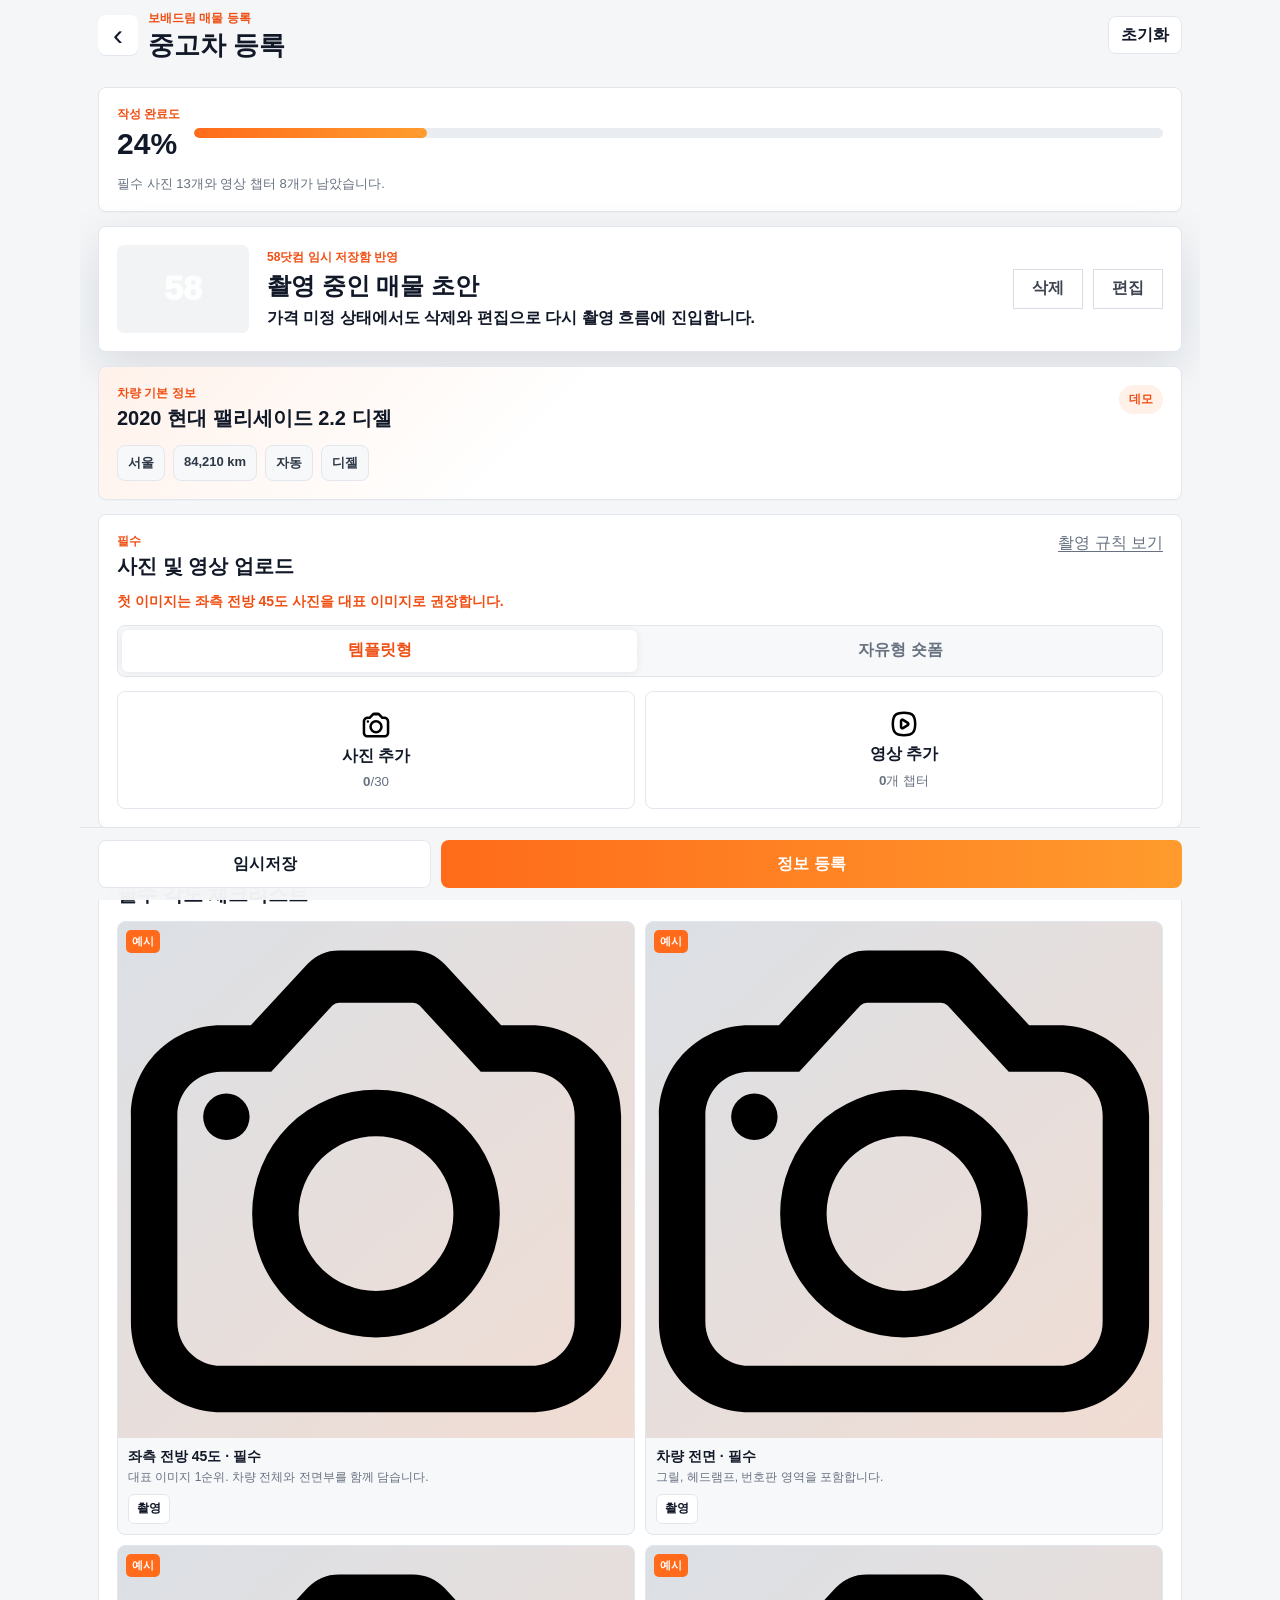
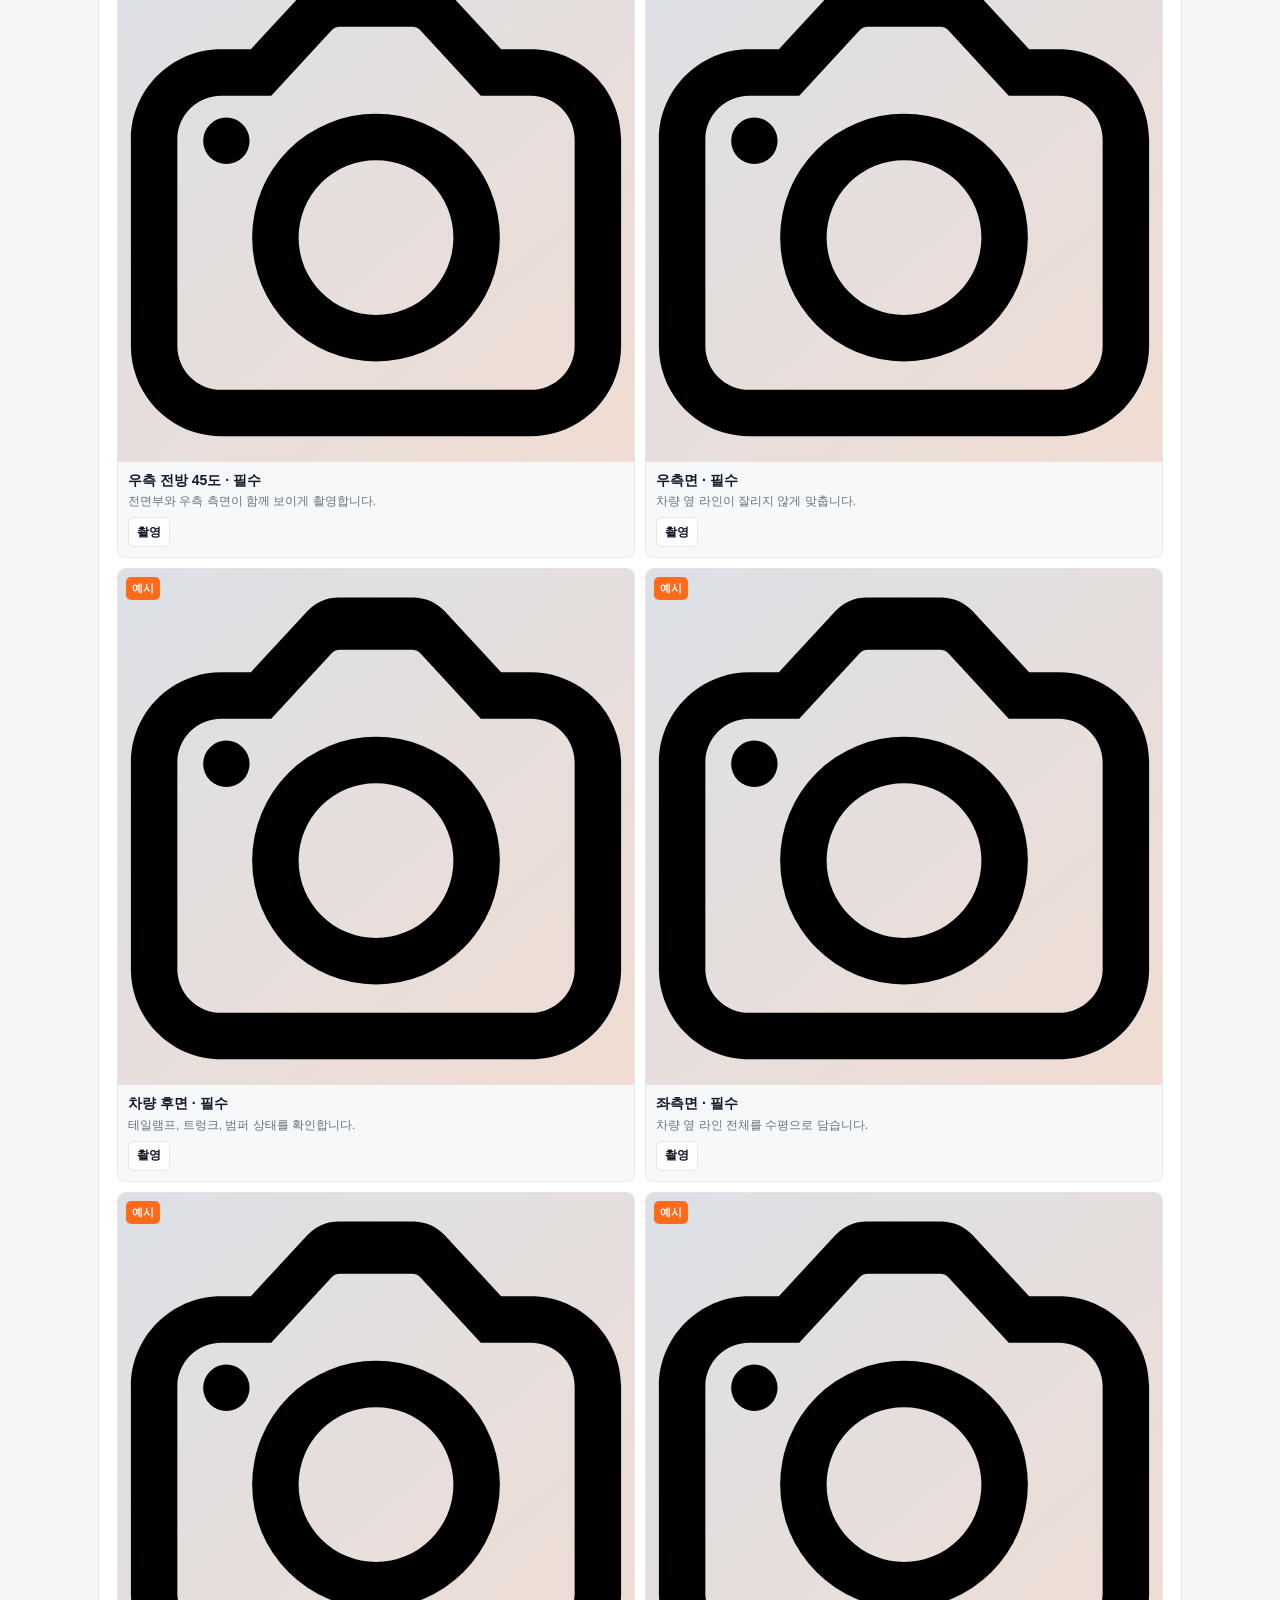
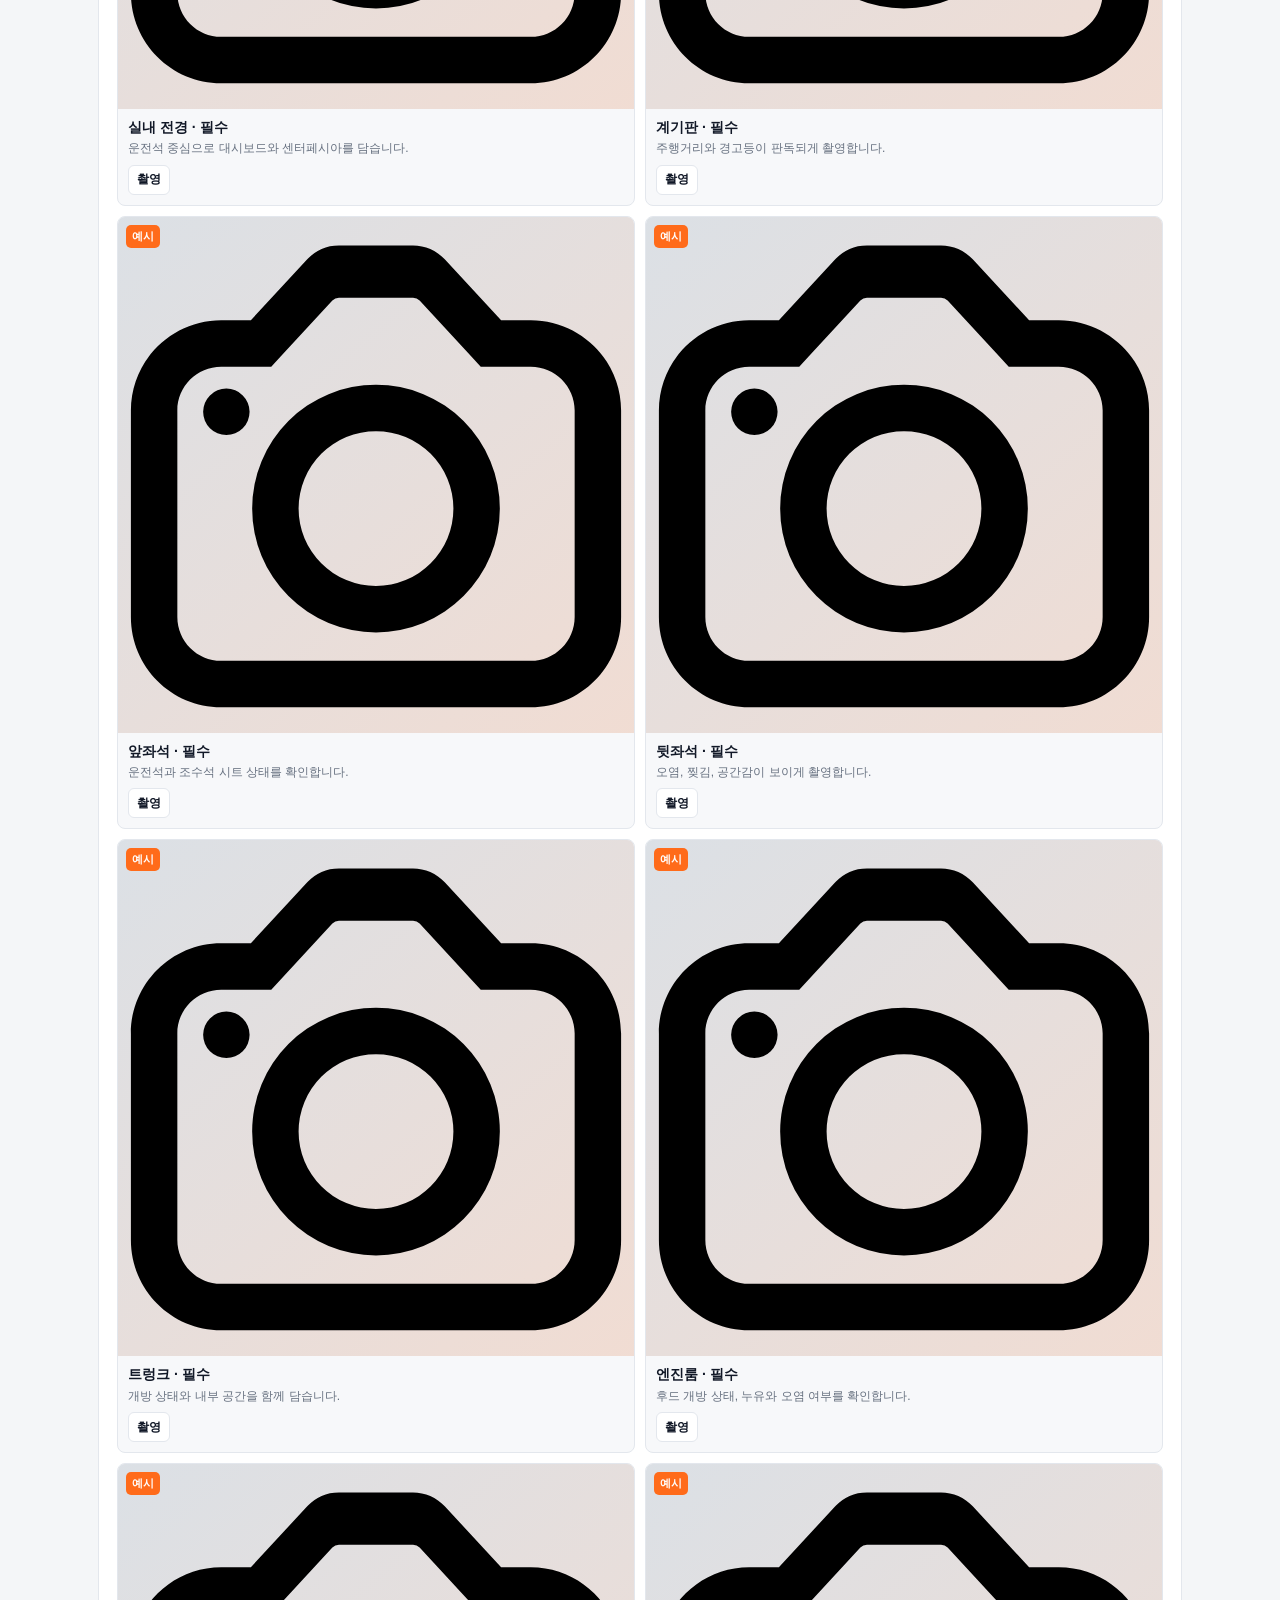
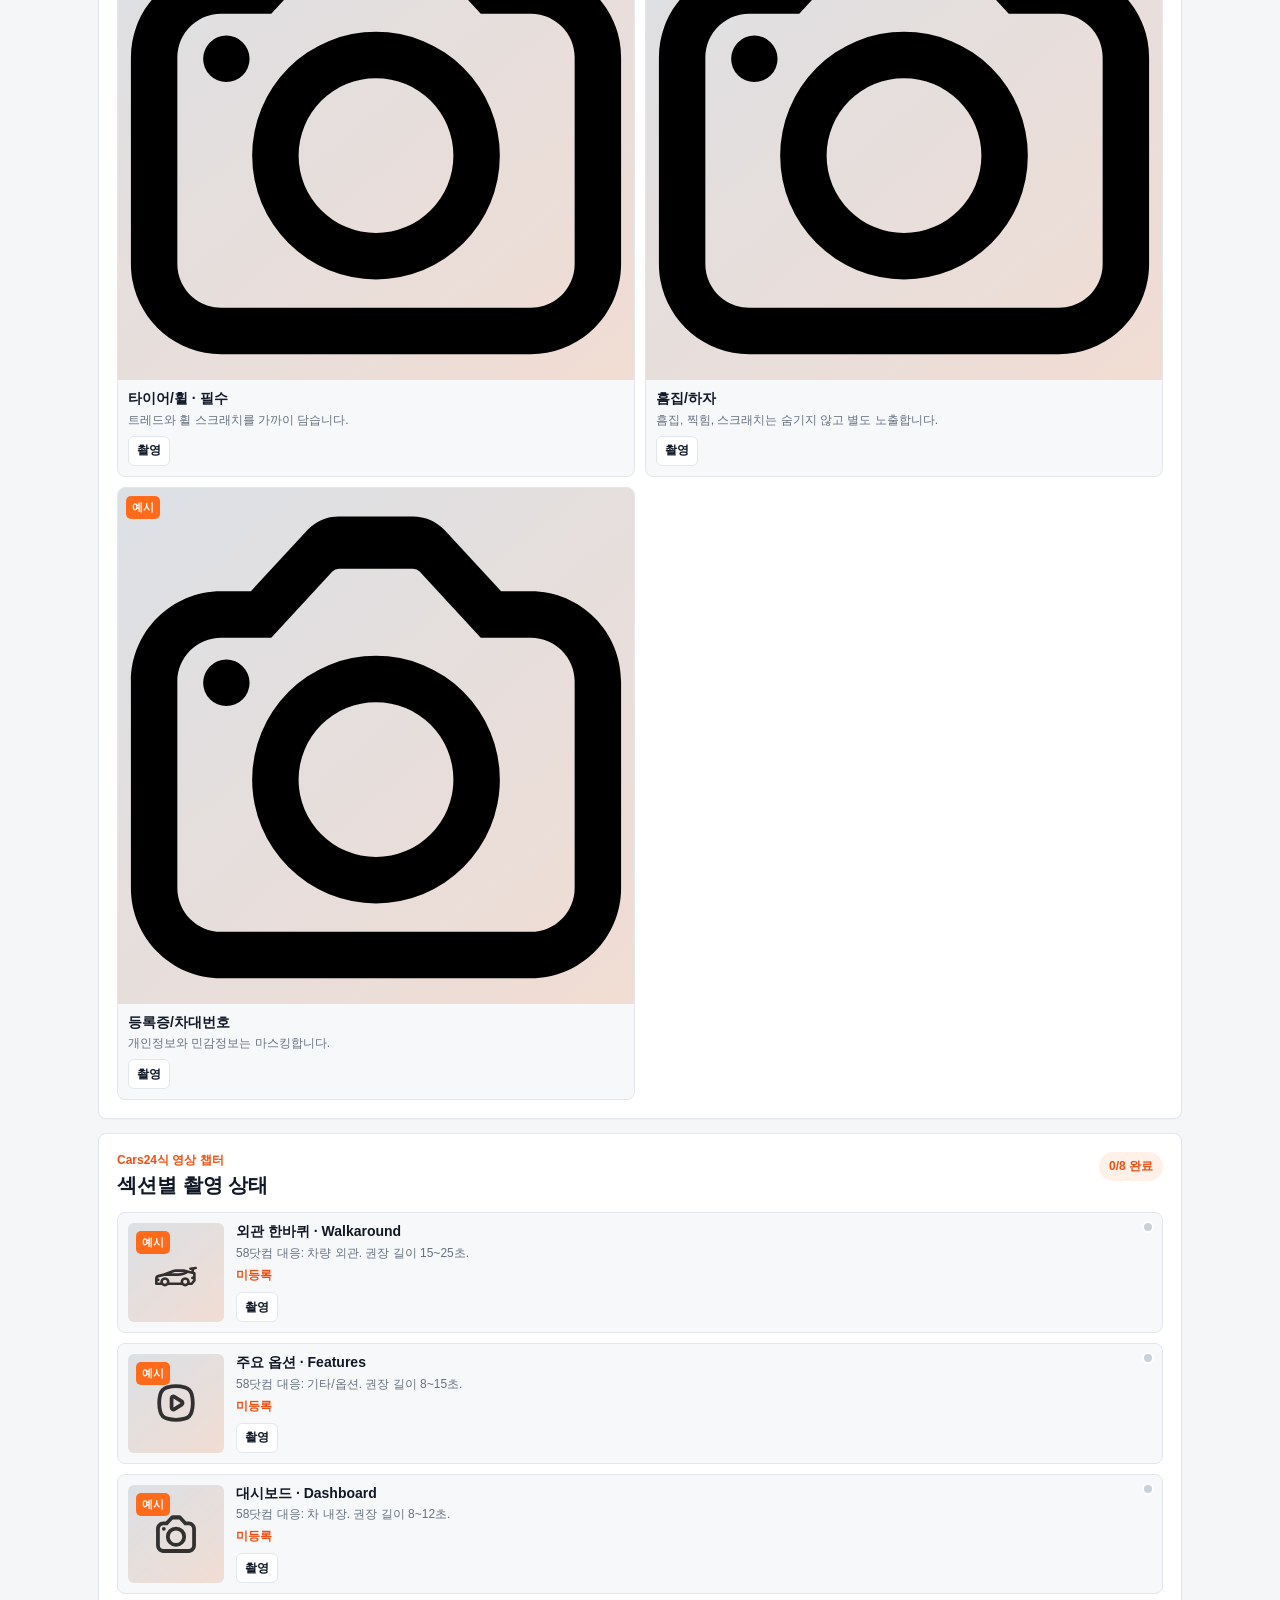
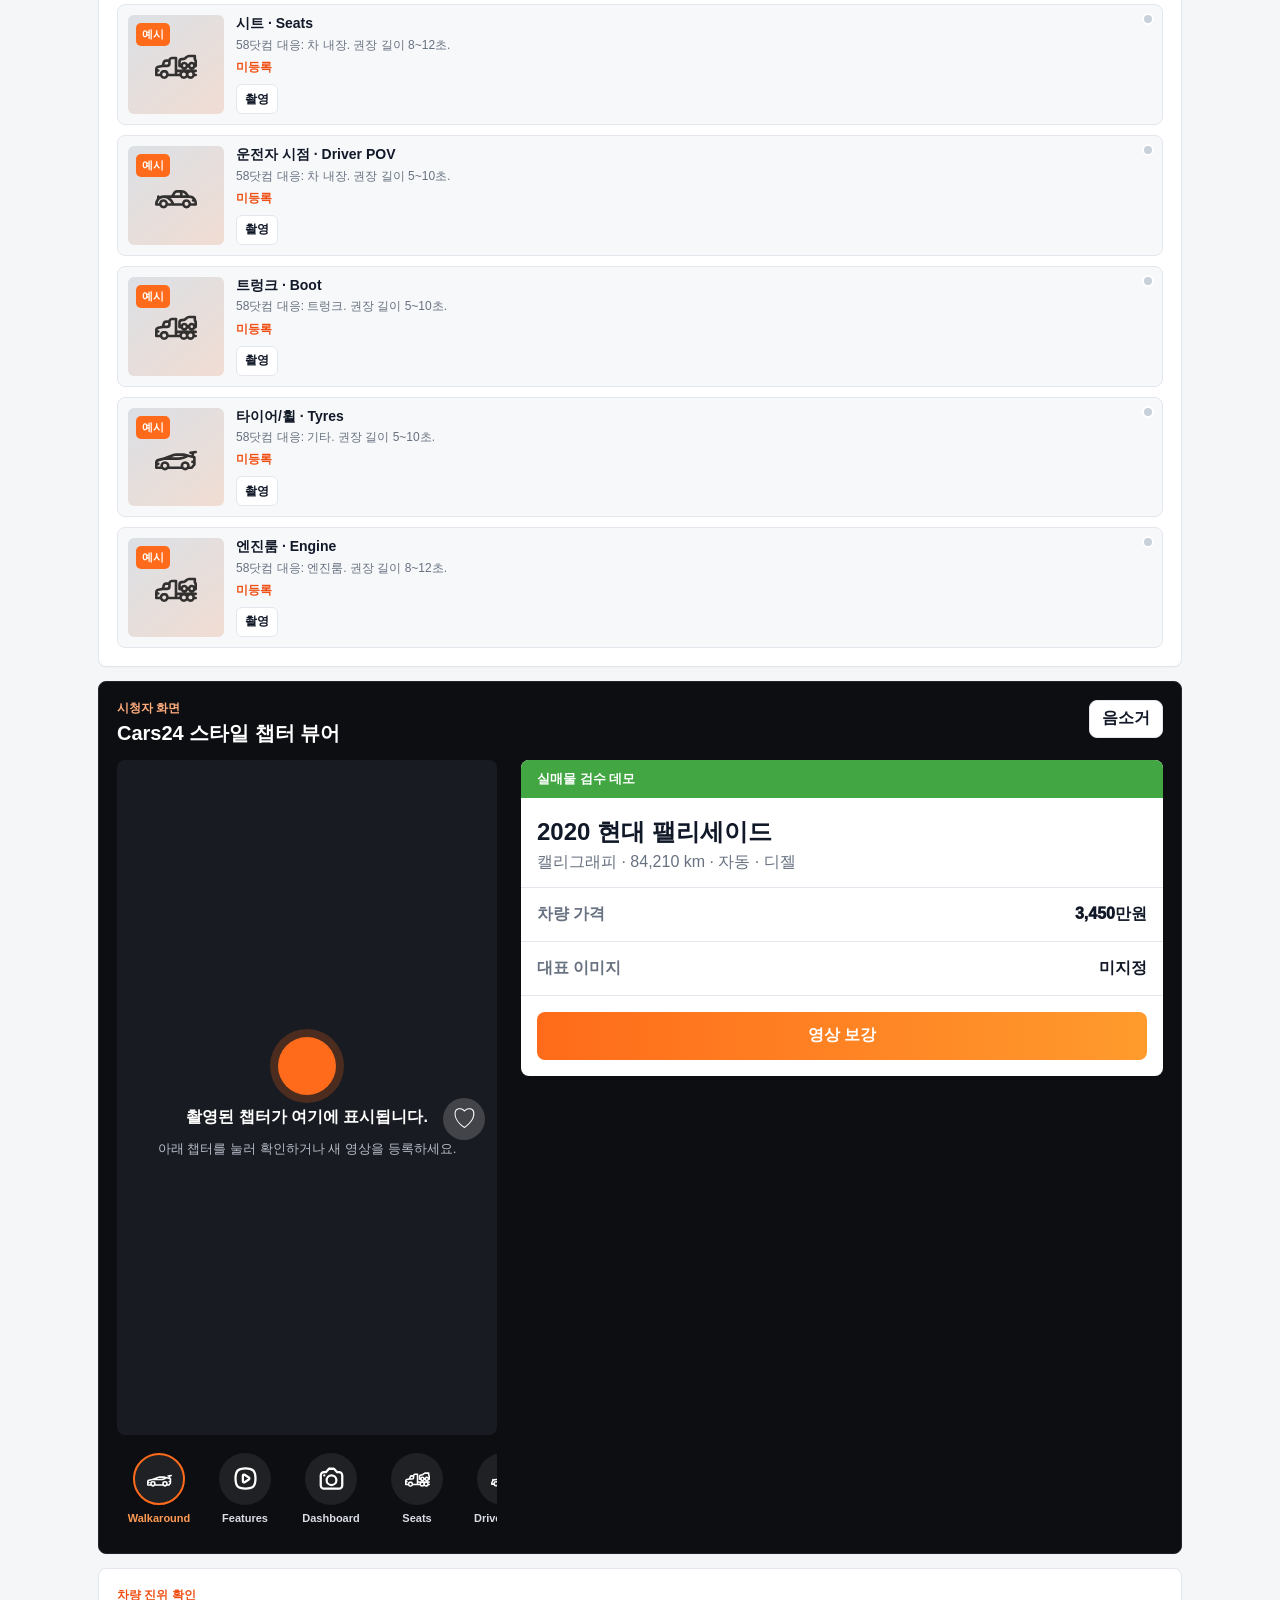
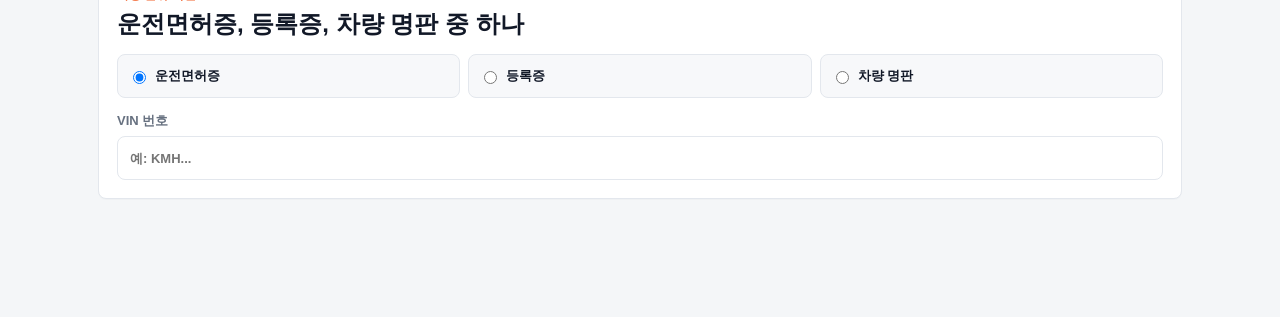
==== index.html @ b04056fd "Initial Bobaedream shortform uploader" ====
<!doctype html>
<html lang="ko">
  <head>
    <meta charset="UTF-8" />
    <meta name="viewport" content="width=device-width, initial-scale=1, viewport-fit=cover" />
    <meta
      name="description"
      content="보배드림 중고차 매물 등록용 모바일 숏폼 촬영 업로더 데모"
    />
    <title>보배드림 숏폼 촬영 업로더</title>
    <link rel="icon" href="data:," />
    <link rel="stylesheet" href="./styles.css" />
  </head>
  <body>
    <div class="app-shell">
      <header class="topbar">
        <button class="icon-button" type="button" aria-label="뒤로가기">
          <span aria-hidden="true">‹</span>
        </button>
        <div>
          <p class="eyebrow">보배드림 매물 등록</p>
          <h1>중고차 등록</h1>
        </div>
        <button class="ghost-button" type="button" id="resetDemo">초기화</button>
      </header>

      <main>
        <section class="progress-band" aria-labelledby="progressTitle">
          <div>
            <p class="eyebrow">작성 완료도</p>
            <h2 id="progressTitle"><span id="completionRate">24</span>%</h2>
          </div>
          <div class="progress-track" aria-hidden="true">
            <span id="progressFill"></span>
          </div>
          <p class="hint" id="missingSummary">필수 사진 13개와 영상 챕터 8개가 남았습니다.</p>
        </section>

        <section class="draft-strip" aria-labelledby="draftTitle">
          <div class="draft-thumb">58</div>
          <div>
            <p class="eyebrow">58닷컴 임시 저장함 반영</p>
            <h2 id="draftTitle">촬영 중인 매물 초안</h2>
            <p>가격 미정 상태에서도 삭제와 편집으로 다시 촬영 흐름에 진입합니다.</p>
          </div>
          <div class="draft-actions">
            <button class="outline-button" type="button" id="draftDelete">삭제</button>
            <button class="outline-button" type="button" data-open-capture="photo">편집</button>
          </div>
        </section>

        <section class="form-section vehicle-card" aria-labelledby="vehicleTitle">
          <div class="section-title-row">
            <div>
              <p class="eyebrow">차량 기본 정보</p>
              <h2 id="vehicleTitle">2020 현대 팰리세이드 2.2 디젤</h2>
            </div>
            <span class="required-badge">데모</span>
          </div>
          <div class="quick-specs">
            <span>서울</span>
            <span>84,210 km</span>
            <span>자동</span>
            <span>디젤</span>
          </div>
        </section>

        <section class="form-section upload-entry" aria-labelledby="uploadTitle">
          <div class="section-title-row">
            <div>
              <p class="eyebrow">필수</p>
              <h2 id="uploadTitle">사진 및 영상 업로드</h2>
            </div>
            <button class="text-link" type="button" id="openRules">촬영 규칙 보기</button>
          </div>
          <p class="guide-copy">첫 이미지는 좌측 전방 45도 사진을 대표 이미지로 권장합니다.</p>

          <div class="mode-switch" role="tablist" aria-label="촬영 모드">
            <button class="mode-button is-active" type="button" data-mode="template">템플릿형</button>
            <button class="mode-button" type="button" data-mode="freeform">자유형 숏폼</button>
          </div>

          <div class="entry-actions">
            <button class="entry-card" type="button" data-open-capture="photo">
              <img src="./assets/camera.svg" alt="" />
              <span>사진 추가</span>
              <small><b id="photoCount">0</b>/30</small>
            </button>
            <button class="entry-card" type="button" data-open-capture="video">
              <img src="./assets/video.svg" alt="" />
              <span>영상 추가</span>
              <small><b id="videoCount">0</b>개 챕터</small>
            </button>
          </div>
        </section>

        <section class="form-section" aria-labelledby="photoTemplateTitle">
          <div class="section-title-row">
            <div>
              <p class="eyebrow">58닷컴식 사진 템플릿</p>
              <h2 id="photoTemplateTitle">필수 각도 체크리스트</h2>
            </div>
            <span class="counter-pill" id="requiredPhotoCounter">0/13 완료</span>
          </div>
          <div class="slot-grid" id="photoSlots"></div>
        </section>

        <section class="form-section" aria-labelledby="videoTemplateTitle">
          <div class="section-title-row">
            <div>
              <p class="eyebrow">Cars24식 영상 챕터</p>
              <h2 id="videoTemplateTitle">섹션별 촬영 상태</h2>
            </div>
            <span class="counter-pill" id="videoChapterCounter">0/8 완료</span>
          </div>
          <div class="chapter-list" id="videoChapters"></div>
        </section>

        <section class="viewer-section" aria-labelledby="viewerTitle">
          <div class="section-title-row viewer-heading">
            <div>
              <p class="eyebrow">시청자 화면</p>
              <h2 id="viewerTitle">Cars24 스타일 챕터 뷰어</h2>
            </div>
            <button class="ghost-button" type="button" id="toggleMute">음소거</button>
          </div>

          <div class="viewer-layout">
            <div class="phone-viewer">
              <div class="viewer-video-wrap" id="viewerStage">
                <video id="viewerVideo" playsinline controls muted></video>
                <div class="viewer-placeholder" id="viewerPlaceholder">
                  <span class="play-dot"></span>
                  <strong>촬영된 챕터가 여기에 표시됩니다.</strong>
                  <small>아래 챕터를 눌러 확인하거나 새 영상을 등록하세요.</small>
                </div>
                <button class="floating-like" type="button" aria-label="찜">♡</button>
              </div>
              <nav class="viewer-tabs" id="viewerTabs" aria-label="영상 챕터"></nav>
            </div>

            <aside class="price-card">
              <span class="sale-strip">실매물 검수 데모</span>
              <h3>2020 현대 팰리세이드</h3>
              <p>캘리그래피 · 84,210 km · 자동 · 디젤</p>
              <dl>
                <div>
                  <dt>차량 가격</dt>
                  <dd>3,450만원</dd>
                </div>
                <div>
                  <dt>대표 이미지</dt>
                  <dd id="coverLabel">미지정</dd>
                </div>
              </dl>
              <button class="primary-button" type="button" data-open-capture="video">영상 보강</button>
            </aside>
          </div>
        </section>

        <section class="form-section verification-card" aria-labelledby="verifyTitle">
          <div>
            <p class="eyebrow">차량 진위 확인</p>
            <h2 id="verifyTitle">운전면허증, 등록증, 차량 명판 중 하나</h2>
          </div>
          <div class="radio-row" aria-label="진위 확인 방식">
            <label><input type="radio" name="verify" checked /> 운전면허증</label>
            <label><input type="radio" name="verify" /> 등록증</label>
            <label><input type="radio" name="verify" /> 차량 명판</label>
          </div>
          <label class="vin-field">
            <span>VIN 번호</span>
            <input type="text" placeholder="예: KMH..." />
          </label>
        </section>
      </main>

      <footer class="sticky-actions">
        <button class="secondary-button" type="button" id="saveDraft">임시저장</button>
        <button class="primary-button" type="button" id="submitDemo">정보 등록</button>
      </footer>
    </div>

    <div class="capture-overlay" id="captureOverlay" aria-hidden="true">
      <div class="capture-screen" role="dialog" aria-modal="true" aria-labelledby="captureTitle">
        <div class="capture-top">
          <button class="capture-close" type="button" id="closeCapture" aria-label="닫기">×</button>
          <h2 id="captureTitle">사진 촬영</h2>
          <button class="flash-button" type="button" aria-label="플래시">ϟ</button>
        </div>

        <div class="target-pill" id="targetPill">좌측 전방 45도</div>

        <div class="camera-stage">
          <video id="cameraPreview" playsinline muted></video>
          <div class="camera-fallback" id="cameraFallback">
            <div class="focus-box"></div>
            <span id="cameraInstruction">차량 전체와 전면부가 함께 보이게 맞추세요.</span>
          </div>
          <div class="album-panel" id="albumPanel" aria-live="polite"></div>
        </div>

        <div class="capture-bottom">
          <div class="section-carousel" id="captureCarousel"></div>

          <div class="capture-tools">
            <button class="small-tool" type="button" id="plateMask">번호판 가림</button>
            <button class="capture-button" type="button" id="captureButton" aria-label="촬영"></button>
            <div class="count-done">
              <span id="captureCounter">0/30</span>
              <button class="done-button" type="button" id="doneCapture">완료</button>
            </div>
          </div>

          <div class="capture-tabs">
            <button class="capture-tab is-active" type="button" id="cameraTab">촬영</button>
            <button class="capture-tab" type="button" id="albumTab">앨범</button>
            <button class="capture-tab" type="button" id="liveCamera">미리보기</button>
          </div>
        </div>
      </div>
    </div>

    <dialog id="rulesDialog" class="rules-dialog">
      <h2>촬영 규칙</h2>
      <p>58닷컴 등록 화면에서 확인한 흐름을 기준으로, 필수 각도와 챕터를 빠짐없이 촬영합니다.</p>
      <ul>
        <li>좌측 전방 45도 사진을 대표 이미지로 먼저 등록합니다.</li>
        <li>번호판 가림은 촬영 도구에서 켜고 끌 수 있어야 합니다.</li>
        <li>영상은 자유형 1개 또는 챕터별 영상으로 등록할 수 있습니다.</li>
        <li>서버 업로드는 데모 범위에서 제외하고 브라우저 저장소에 임시저장합니다.</li>
      </ul>
      <button class="primary-button" type="button" id="closeRules">확인</button>
    </dialog>

    <input id="photoCameraInput" type="file" accept="image/*" capture="environment" hidden />
    <input id="photoAlbumInput" type="file" accept="image/*" multiple hidden />
    <input id="videoCameraInput" type="file" accept="video/*" capture="environment" hidden />
    <input id="videoAlbumInput" type="file" accept="video/*" hidden />

    <div class="toast" id="toast" role="status" aria-live="polite"></div>

    <script src="./app.js"></script>
  </body>
</html>
---- styles.css ----
:root {
  color-scheme: light;
  --bg: #f4f6f8;
  --surface: #ffffff;
  --ink: #111827;
  --muted: #677180;
  --line: #e3e7ed;
  --soft: #f7f8fa;
  --brand: #ff6b1a;
  --brand-strong: #f04f13;
  --brand-soft: #fff1e8;
  --dark: #0d0e12;
  --dark-2: #17191f;
  --green: #42a743;
  --purple: #4f46e5;
  --radius: 8px;
  --shadow: 0 16px 50px rgba(15, 23, 42, 0.12);
}

* {
  box-sizing: border-box;
}

html {
  min-height: 100%;
  background: var(--bg);
  overflow-anchor: none;
  scroll-behavior: smooth;
}

body {
  min-height: 100%;
  margin: 0;
  background: var(--bg);
  color: var(--ink);
  font-family:
    Pretendard,
    -apple-system,
    BlinkMacSystemFont,
    "Segoe UI",
    sans-serif;
  letter-spacing: 0;
  overflow-x: hidden;
}

button,
input {
  font: inherit;
}

button {
  cursor: pointer;
}

.app-shell {
  width: 100%;
  max-width: 1120px;
  margin: 0 auto;
  padding: 0 18px calc(104px + env(safe-area-inset-bottom));
  overflow-x: hidden;
}

.topbar {
  position: sticky;
  top: 0;
  z-index: 10;
  display: grid;
  grid-template-columns: 40px 1fr auto;
  gap: 10px;
  align-items: center;
  padding: calc(10px + env(safe-area-inset-top)) 0 12px;
  background: rgba(244, 246, 248, 0.92);
  backdrop-filter: blur(14px);
}

.topbar h1,
.form-section h2,
.viewer-section h2,
.progress-band h2 {
  margin: 0;
  letter-spacing: 0;
}

.topbar h1 {
  font-size: clamp(20px, 4vw, 26px);
  line-height: 1.15;
}

.eyebrow {
  margin: 0 0 4px;
  color: var(--brand-strong);
  font-size: 12px;
  font-weight: 800;
}

.icon-button,
.ghost-button,
.text-link,
.secondary-button,
.primary-button,
.small-tool,
.done-button,
.capture-close,
.flash-button {
  border: 0;
  border-radius: var(--radius);
}

.icon-button {
  width: 40px;
  height: 40px;
  background: var(--surface);
  color: var(--ink);
  box-shadow: 0 1px 0 var(--line);
  font-size: 30px;
  line-height: 1;
}

.ghost-button {
  min-height: 38px;
  padding: 0 12px;
  background: var(--surface);
  color: var(--ink);
  border: 1px solid var(--line);
  font-weight: 800;
}

.text-link {
  padding: 0;
  background: transparent;
  color: var(--muted);
  text-decoration: underline;
  text-underline-offset: 3px;
}

.progress-band,
.form-section,
.viewer-section {
  margin: 14px 0;
  background: var(--surface);
  border: 1px solid var(--line);
  border-radius: var(--radius);
  box-shadow: 0 1px 0 rgba(15, 23, 42, 0.02);
}

.progress-band {
  display: grid;
  grid-template-columns: auto 1fr;
  gap: 14px;
  align-items: center;
  padding: 18px;
}

.progress-band h2 {
  font-size: 30px;
}

.progress-track {
  height: 10px;
  overflow: hidden;
  background: #e9edf2;
  border-radius: 999px;
}

.progress-track span {
  display: block;
  width: 24%;
  height: 100%;
  background: linear-gradient(90deg, var(--brand), #ff9c2f);
  border-radius: inherit;
  transition: width 240ms ease;
}

.hint {
  grid-column: 1 / -1;
  margin: 0;
  color: var(--muted);
  font-size: 13px;
}

.draft-strip {
  display: grid;
  grid-template-columns: 132px minmax(0, 1fr) auto;
  gap: 18px;
  align-items: center;
  padding: 18px;
  background: var(--surface);
  border: 1px solid var(--line);
  border-radius: var(--radius);
  box-shadow: var(--shadow);
}

.draft-thumb {
  display: grid;
  min-height: 88px;
  place-items: center;
  background: #f2f3f5;
  border-radius: 7px;
  color: rgba(255, 255, 255, 0.86);
  font-size: 34px;
  font-weight: 950;
}

.draft-strip h2 {
  margin: 2px 0 6px;
  font-size: clamp(18px, 3vw, 24px);
}

.draft-strip p:last-child {
  margin: 0;
  color: var(--brand-dark);
  font-weight: 850;
}

.draft-actions {
  display: flex;
  gap: 10px;
}

.outline-button {
  min-height: 40px;
  padding: 0 18px;
  background: #fff;
  border: 1px solid #d8dde5;
  color: #3d4350;
  font-weight: 900;
}

.form-section,
.viewer-section {
  padding: 18px;
}

.section-title-row {
  display: flex;
  gap: 14px;
  align-items: flex-start;
  justify-content: space-between;
  margin-bottom: 14px;
}

.section-title-row h2 {
  font-size: 20px;
  line-height: 1.25;
}

.required-badge,
.counter-pill {
  flex: none;
  min-height: 28px;
  padding: 6px 10px;
  border-radius: 999px;
  background: var(--brand-soft);
  color: var(--brand-strong);
  font-size: 12px;
  font-weight: 900;
}

.vehicle-card {
  background:
    linear-gradient(135deg, rgba(255, 107, 26, 0.09), transparent 42%),
    var(--surface);
}

.quick-specs {
  display: flex;
  flex-wrap: wrap;
  gap: 8px;
}

.quick-specs span {
  padding: 8px 10px;
  background: var(--soft);
  border: 1px solid var(--line);
  border-radius: var(--radius);
  color: #2d3746;
  font-size: 13px;
  font-weight: 800;
}

.guide-copy {
  margin: 0 0 14px;
  color: var(--brand-strong);
  font-size: 14px;
  font-weight: 800;
}

.mode-switch {
  display: grid;
  grid-template-columns: 1fr 1fr;
  gap: 6px;
  padding: 4px;
  background: var(--soft);
  border: 1px solid var(--line);
  border-radius: var(--radius);
}

.mode-button {
  min-height: 42px;
  border: 0;
  border-radius: 6px;
  background: transparent;
  color: var(--muted);
  font-weight: 900;
}

.mode-button.is-active {
  background: var(--surface);
  color: var(--brand-strong);
  box-shadow: 0 1px 8px rgba(15, 23, 42, 0.08);
}

.entry-actions {
  display: grid;
  grid-template-columns: 1fr 1fr;
  gap: 10px;
  margin-top: 14px;
}

.entry-card {
  display: grid;
  min-height: 118px;
  place-items: center;
  gap: 6px;
  padding: 18px 10px;
  background: #fff;
  border: 1px solid var(--line);
  border-radius: var(--radius);
  color: var(--ink);
}

.entry-card img {
  width: 28px;
  height: 28px;
}

.entry-card span {
  font-weight: 900;
}

.entry-card small {
  color: var(--muted);
}

.slot-grid {
  display: grid;
  grid-template-columns: repeat(2, minmax(0, 1fr));
  gap: 10px;
}

.slot-card {
  position: relative;
  min-height: 166px;
  overflow: hidden;
  background: var(--soft);
  border: 1px solid var(--line);
  border-radius: var(--radius);
}

.slot-preview,
.chapter-thumb {
  position: relative;
  display: grid;
  min-height: 92px;
  place-items: center;
  overflow: hidden;
  background:
    linear-gradient(140deg, rgba(0, 14, 35, 0.08), rgba(255, 107, 26, 0.16)),
    #eef2f6;
}

.slot-preview img,
.slot-preview video,
.chapter-thumb video {
  width: 100%;
  height: 100%;
  min-height: 92px;
  object-fit: cover;
}

.sample-label {
  position: absolute;
  top: 8px;
  left: 8px;
  padding: 4px 6px;
  background: var(--brand);
  border-radius: 5px;
  color: #fff;
  font-size: 11px;
  font-weight: 900;
}

.slot-body {
  padding: 10px;
}

.slot-body strong,
.chapter-copy strong {
  display: block;
  font-size: 14px;
  line-height: 1.25;
}

.slot-body p,
.chapter-copy p {
  margin: 4px 0 0;
  color: var(--muted);
  font-size: 12px;
  line-height: 1.35;
}

.slot-actions,
.chapter-actions {
  display: flex;
  gap: 6px;
  margin-top: 8px;
}

.mini-button,
.delete-button,
.cover-button {
  min-height: 30px;
  padding: 0 8px;
  border: 1px solid var(--line);
  border-radius: 6px;
  background: #fff;
  color: var(--ink);
  font-size: 12px;
  font-weight: 900;
}

.delete-button {
  color: #d92d20;
}

.cover-button.is-cover {
  background: var(--brand);
  border-color: var(--brand);
  color: #fff;
}

.status-dot {
  position: absolute;
  top: 8px;
  right: 8px;
  width: 12px;
  height: 12px;
  border: 2px solid #fff;
  border-radius: 50%;
  background: #c8d0da;
}

.slot-card.is-complete .status-dot,
.chapter-card.is-complete .status-dot {
  background: var(--green);
}

.chapter-list {
  display: grid;
  gap: 10px;
}

.chapter-card {
  position: relative;
  display: grid;
  grid-template-columns: 96px 1fr;
  gap: 12px;
  min-height: 118px;
  padding: 10px;
  background: var(--soft);
  border: 1px solid var(--line);
  border-radius: var(--radius);
}

.chapter-thumb {
  min-height: 96px;
  border-radius: 6px;
}

.chapter-thumb img {
  width: 42px;
  height: 42px;
  opacity: 0.78;
}

.chapter-copy {
  min-width: 0;
}

.chapter-copy small {
  display: inline-flex;
  margin-top: 6px;
  color: var(--brand-strong);
  font-size: 12px;
  font-weight: 900;
}

.viewer-section {
  background: var(--dark);
  color: #fff;
  border-color: #22252d;
}

.viewer-section .eyebrow {
  color: #ffad7d;
}

.viewer-layout {
  display: grid;
  grid-template-columns: minmax(260px, 380px) 1fr;
  gap: 24px;
  align-items: start;
}

.phone-viewer {
  max-width: 380px;
  margin: 0 auto;
}

.viewer-video-wrap {
  position: relative;
  overflow: hidden;
  aspect-ratio: 9 / 16;
  background: #181b21;
  border-radius: var(--radius);
}

.viewer-video-wrap video {
  display: none;
  width: 100%;
  height: 100%;
  object-fit: cover;
}

.viewer-video-wrap.has-video video {
  display: block;
}

.viewer-video-wrap.has-video .viewer-placeholder {
  display: none;
}

.viewer-placeholder {
  display: grid;
  height: 100%;
  place-items: center;
  align-content: center;
  gap: 12px;
  padding: 24px;
  text-align: center;
}

.viewer-placeholder small {
  color: #b7bdc8;
}

.play-dot {
  width: 58px;
  height: 58px;
  background: var(--brand);
  border-radius: 50%;
  box-shadow: 0 0 0 8px rgba(255, 107, 26, 0.22);
}

.floating-like {
  position: absolute;
  right: 12px;
  top: 50%;
  width: 42px;
  height: 42px;
  border: 0;
  border-radius: 50%;
  background: rgba(255, 255, 255, 0.18);
  color: #fff;
  font-size: 25px;
}

.viewer-tabs {
  display: grid;
  grid-auto-flow: column;
  grid-auto-columns: 76px;
  gap: 10px;
  margin-top: 12px;
  overflow-x: auto;
  overscroll-behavior-x: contain;
  padding: 4px 4px 10px;
  scroll-snap-type: x mandatory;
  scrollbar-width: none;
}

.viewer-tabs::-webkit-scrollbar,
.section-carousel::-webkit-scrollbar {
  display: none;
}

.viewer-tab {
  display: grid;
  place-items: center;
  gap: 6px;
  min-height: 74px;
  border: 0;
  background: transparent;
  color: #d9dde5;
  font-size: 11px;
  font-weight: 900;
  scroll-snap-align: center;
}

.viewer-tab .tab-icon {
  display: grid;
  width: 52px;
  height: 52px;
  place-items: center;
  background: rgba(255, 255, 255, 0.08);
  border: 2px solid transparent;
  border-radius: 50%;
}

.viewer-tab img {
  width: 25px;
  height: 25px;
  filter: invert(1);
}

.viewer-tab.is-active {
  color: #ff9a53;
}

.viewer-tab.is-active .tab-icon {
  border-color: var(--brand);
}

.price-card {
  overflow: hidden;
  background: #fff;
  border-radius: var(--radius);
  color: var(--ink);
}

.sale-strip {
  display: block;
  padding: 10px 16px;
  background: var(--green);
  color: #fff;
  font-size: 13px;
  font-weight: 900;
}

.price-card h3 {
  margin: 18px 16px 4px;
  font-size: 24px;
}

.price-card p {
  margin: 0 16px 14px;
  color: var(--muted);
}

.price-card dl {
  margin: 0;
  border-top: 1px solid var(--line);
}

.price-card dl div {
  display: flex;
  justify-content: space-between;
  gap: 14px;
  padding: 16px;
  border-bottom: 1px solid var(--line);
}

.price-card dt {
  color: var(--muted);
  font-weight: 800;
}

.price-card dd {
  margin: 0;
  font-weight: 950;
}

.price-card .primary-button {
  width: calc(100% - 32px);
  margin: 16px;
}

.verification-card {
  display: grid;
  gap: 14px;
}

.radio-row {
  display: grid;
  grid-template-columns: repeat(3, 1fr);
  gap: 8px;
}

.radio-row label {
  display: flex;
  align-items: center;
  gap: 6px;
  padding: 12px 10px;
  background: var(--soft);
  border: 1px solid var(--line);
  border-radius: var(--radius);
  font-size: 13px;
  font-weight: 800;
}

.vin-field {
  display: grid;
  gap: 6px;
  color: var(--muted);
  font-size: 13px;
  font-weight: 900;
}

.vin-field input {
  width: 100%;
  min-height: 44px;
  padding: 0 12px;
  border: 1px solid var(--line);
  border-radius: var(--radius);
}

.sticky-actions {
  position: fixed;
  bottom: 0;
  left: 50%;
  z-index: 20;
  display: grid;
  grid-template-columns: minmax(104px, 0.45fr) 1fr;
  gap: 10px;
  width: 100%;
  max-width: 1120px;
  margin: 0 auto;
  padding: 12px 18px calc(12px + env(safe-area-inset-bottom));
  background: rgba(244, 246, 248, 0.94);
  border-top: 1px solid var(--line);
  backdrop-filter: blur(16px);
  transform: translateX(-50%);
}

.primary-button,
.secondary-button {
  min-height: 48px;
  padding: 0 18px;
  font-weight: 950;
}

.primary-button {
  background: linear-gradient(90deg, var(--brand), #ff9b2d);
  color: #fff;
}

.secondary-button {
  background: var(--surface);
  color: var(--ink);
  border: 1px solid var(--line);
}

.capture-overlay {
  position: fixed;
  inset: 0;
  z-index: 50;
  display: none;
  background: #000;
  overflow: hidden;
}

.capture-overlay.is-open {
  display: block;
}

.capture-screen {
  position: relative;
  display: grid;
  grid-template-rows: auto auto minmax(0, 1fr) auto;
  width: 100vw;
  max-width: 430px;
  height: 100dvh;
  margin: 0 auto;
  overflow: hidden;
  background: #050608;
  color: #fff;
}

.capture-screen > * {
  min-width: 0;
}

.capture-top {
  z-index: 2;
  display: grid;
  grid-template-columns: 44px 1fr 44px;
  align-items: center;
  width: 100%;
  padding: calc(14px + env(safe-area-inset-top)) 10px 8px;
}

.capture-top h2 {
  margin: 0;
  text-align: center;
  font-size: 17px;
}

.capture-close,
.flash-button {
  width: 36px;
  height: 36px;
  background: transparent;
  color: #fff;
  font-size: 24px;
}

.target-pill {
  z-index: 2;
  justify-self: center;
  max-width: calc(100% - 48px);
  padding: 8px 16px;
  overflow: hidden;
  background: rgba(255, 255, 255, 0.22);
  border-radius: 999px;
  text-overflow: ellipsis;
  white-space: nowrap;
  font-size: 13px;
  font-weight: 900;
}

.camera-stage {
  position: relative;
  width: 100%;
  min-height: 0;
  overflow: hidden;
}

#cameraPreview {
  display: none;
  width: 100%;
  height: 100%;
  object-fit: cover;
}

.capture-screen.has-stream #cameraPreview {
  display: block;
}

.camera-fallback {
  position: absolute;
  inset: 0;
  display: grid;
  place-items: center;
  align-content: center;
  gap: 18px;
  padding: 28px;
  background:
    radial-gradient(circle at 62% 48%, rgba(49, 137, 255, 0.28), transparent 19%),
    linear-gradient(145deg, #0c0d10, #18130f 42%, #050608);
  color: #fff;
  text-align: center;
}

.capture-screen.has-stream .camera-fallback {
  background: transparent;
}

.capture-screen.album-mode #cameraPreview,
.capture-screen.album-mode .camera-fallback {
  display: none;
}

.album-panel {
  position: absolute;
  inset: 0;
  display: none;
  grid-template-rows: auto minmax(0, 1fr) auto;
  overflow: hidden;
  background: #000;
}

.capture-screen.album-mode .album-panel {
  display: grid;
}

.album-banner {
  padding: 10px 12px;
  background: var(--brand);
  color: #fff;
  text-align: center;
  font-size: 13px;
  font-weight: 900;
}

.album-grid {
  display: grid;
  grid-template-columns: repeat(3, minmax(0, 1fr));
  align-content: start;
  gap: 2px;
  min-height: 0;
  overflow-y: auto;
  scrollbar-width: none;
}

.album-grid::-webkit-scrollbar {
  display: none;
}

.album-tile {
  position: relative;
  display: block;
  width: 100%;
  aspect-ratio: 1 / 1;
  padding: 0;
  overflow: hidden;
  border: 0;
  border-radius: 0;
  background:
    linear-gradient(135deg, rgba(255, 255, 255, 0.3), transparent 34%),
    linear-gradient(155deg, #243b53, #0f172a 55%, #111827);
}

.album-tile:nth-child(3n + 2) {
  background:
    linear-gradient(140deg, rgba(255, 255, 255, 0.3), transparent 32%),
    linear-gradient(150deg, #174e62, #1f2937 58%, #0b0f18);
}

.album-tile:nth-child(3n) {
  background:
    linear-gradient(140deg, rgba(255, 255, 255, 0.3), transparent 34%),
    linear-gradient(155deg, #3c4656, #15171d 58%, #050608);
}

.album-tile::before {
  content: "";
  position: absolute;
  right: 12%;
  bottom: 22%;
  width: 56%;
  height: 28%;
  border-radius: 999px 999px 12px 12px;
  background: rgba(255, 255, 255, 0.86);
  box-shadow:
    -18px 18px 0 -12px rgba(0, 0, 0, 0.55),
    18px 18px 0 -12px rgba(0, 0, 0, 0.55);
}

.album-tile.video::after {
  content: attr(data-duration);
  position: absolute;
  right: 8px;
  bottom: 7px;
  color: #fff;
  font-size: 13px;
  font-weight: 950;
  text-shadow: 0 1px 8px rgba(0, 0, 0, 0.72);
}

.album-select {
  position: absolute;
  right: 10px;
  bottom: 24px;
  display: grid;
  width: 30px;
  height: 30px;
  place-items: center;
  border: 2px solid rgba(255, 255, 255, 0.88);
  border-radius: 50%;
  color: #fff;
  font-size: 15px;
  font-weight: 950;
}

.album-tile.is-selected .album-select {
  background: var(--brand);
  border-color: var(--brand);
}

.album-footer {
  display: grid;
  grid-template-columns: 1fr auto auto;
  gap: 12px;
  align-items: center;
  padding: 12px;
  background: #000;
}

.album-device-button {
  min-height: 38px;
  background: #11151b;
  border: 1px solid rgba(255, 255, 255, 0.14);
  color: #fff;
  font-size: 12px;
  font-weight: 900;
}

.album-count {
  color: #fff;
  font-size: 13px;
  font-weight: 950;
}

.album-done-button {
  min-height: 38px;
  padding: 0 18px;
  background: var(--brand);
  color: #fff;
  font-size: 13px;
  font-weight: 950;
}

.focus-box {
  width: calc(100% - 32px);
  max-width: 390px;
  aspect-ratio: 16 / 9;
  border: 3px solid rgba(255, 255, 255, 0.92);
  border-radius: 4px;
  box-shadow: 0 0 0 999px rgba(0, 0, 0, 0.1);
}

#cameraInstruction {
  max-width: 320px;
  color: #f2f5f8;
  font-size: 13px;
  font-weight: 850;
}

.capture-bottom {
  z-index: 2;
  width: 100%;
  padding: 8px 0 calc(12px + env(safe-area-inset-bottom));
  background: #000;
}

.capture-screen.album-mode .capture-bottom {
  padding-top: 0;
}

.capture-screen.album-mode .section-carousel,
.capture-screen.album-mode .capture-tools {
  display: none;
}

.section-carousel {
  display: grid;
  grid-auto-flow: column;
  grid-auto-columns: 78px;
  gap: 8px;
  overflow-x: auto;
  overscroll-behavior-x: contain;
  padding: 0 10px 10px;
  scroll-padding-inline: 10px;
  scroll-snap-type: x mandatory;
  scrollbar-width: none;
}

.capture-card {
  position: relative;
  display: grid;
  min-height: 54px;
  align-content: end;
  justify-items: center;
  padding: 7px 5px;
  overflow: hidden;
  background:
    linear-gradient(160deg, rgba(255, 255, 255, 0.26), rgba(255, 255, 255, 0.08)),
    #5b6068;
  border: 2px solid transparent;
  border-radius: 5px;
  color: #fff;
  font-size: 11px;
  font-weight: 900;
  scroll-snap-align: center;
}

.capture-card.is-active {
  border-color: #fff;
}

.capture-card.is-complete::after {
  content: "";
  position: absolute;
  top: 6px;
  right: 6px;
  width: 9px;
  height: 9px;
  border-radius: 50%;
  background: var(--green);
}

.capture-tools {
  display: grid;
  grid-template-columns: 96px 1fr 96px;
  gap: 10px;
  align-items: center;
  padding: 0 12px;
}

.small-tool {
  min-height: 36px;
  background: transparent;
  color: #dce2ea;
  border: 1px solid rgba(255, 255, 255, 0.18);
  font-size: 12px;
  font-weight: 900;
}

.small-tool.is-active {
  color: #fff;
  border-color: var(--brand);
}

.capture-button {
  justify-self: center;
  width: 64px;
  height: 64px;
  background: #fff;
  border: 5px solid #dce0e6;
  border-radius: 50%;
  box-shadow: 0 0 0 4px rgba(255, 255, 255, 0.12);
}

.capture-screen.video-mode .capture-button {
  background: #ff4a22;
}

.capture-screen.is-recording .capture-button {
  border-radius: 14px;
}

.count-done {
  display: grid;
  justify-items: end;
  gap: 5px;
}

.count-done span {
  font-size: 11px;
  font-weight: 900;
}

.done-button {
  min-height: 34px;
  padding: 0 12px;
  background: var(--brand);
  color: #fff;
  font-size: 12px;
  font-weight: 950;
}

.capture-tabs {
  display: flex;
  justify-content: center;
  gap: 26px;
  padding-top: 10px;
}

.capture-tab {
  position: relative;
  min-width: 52px;
  padding: 0 0 9px;
  border: 0;
  background: transparent;
  color: #d4d8df;
  font-size: 13px;
  font-weight: 900;
}

.capture-tab.is-active::after {
  content: "";
  position: absolute;
  right: 4px;
  bottom: 0;
  left: 4px;
  height: 4px;
  background: #fff;
  border-radius: 999px;
}

.rules-dialog {
  width: min(92vw, 430px);
  border: 0;
  border-radius: var(--radius);
  padding: 22px;
  color: var(--ink);
}

.rules-dialog::backdrop {
  background: rgba(0, 0, 0, 0.45);
}

.rules-dialog h2 {
  margin: 0 0 10px;
}

.rules-dialog p,
.rules-dialog li {
  color: var(--muted);
  line-height: 1.55;
}

.rules-dialog .primary-button {
  width: 100%;
}

.toast {
  position: fixed;
  right: 16px;
  bottom: calc(86px + env(safe-area-inset-bottom));
  z-index: 80;
  max-width: min(360px, calc(100vw - 32px));
  padding: 12px 14px;
  background: #16191f;
  border-radius: var(--radius);
  color: #fff;
  font-size: 14px;
  font-weight: 850;
  opacity: 0;
  pointer-events: none;
  transform: translateY(10px);
  transition:
    opacity 180ms ease,
    transform 180ms ease;
}

.toast.is-visible {
  opacity: 1;
  transform: translateY(0);
}

@media (max-width: 760px) {
  .app-shell {
    padding-inline: 12px;
  }

  .progress-band {
    grid-template-columns: 1fr;
  }

  .draft-strip {
    grid-template-columns: 96px minmax(0, 1fr);
  }

  .draft-actions {
    grid-column: 1 / -1;
    justify-content: flex-end;
  }

  .section-title-row {
    align-items: flex-start;
  }

  .slot-grid {
    grid-template-columns: 1fr;
  }

  .viewer-layout {
    grid-template-columns: 1fr;
  }

  .price-card {
    display: none;
  }

  .radio-row {
    grid-template-columns: 1fr;
  }
}

@media (max-width: 420px) {
  .entry-actions {
    gap: 8px;
  }

  .entry-card {
    min-height: 104px;
  }

  .chapter-card {
    grid-template-columns: 88px 1fr;
  }

  .capture-tools {
    grid-template-columns: 84px 1fr 84px;
  }

  .small-tool,
  .done-button {
    padding-inline: 8px;
  }
}
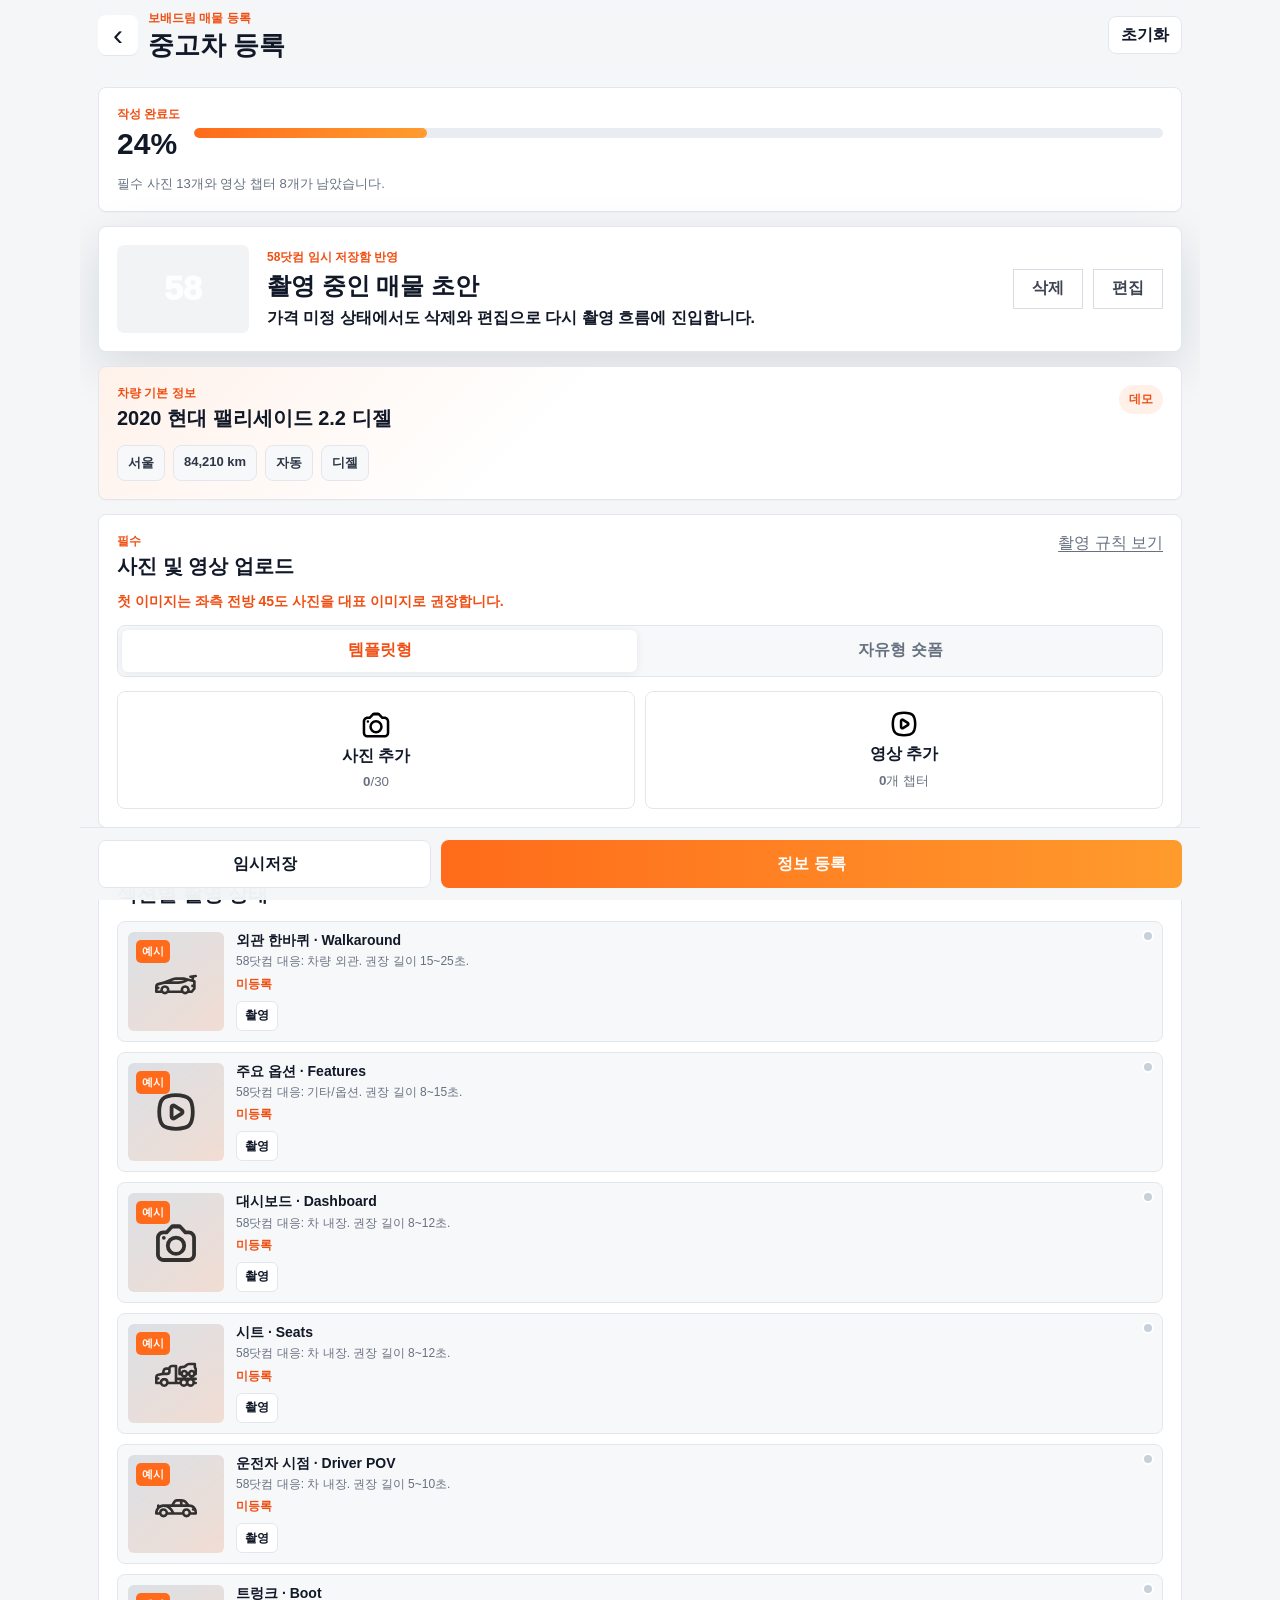
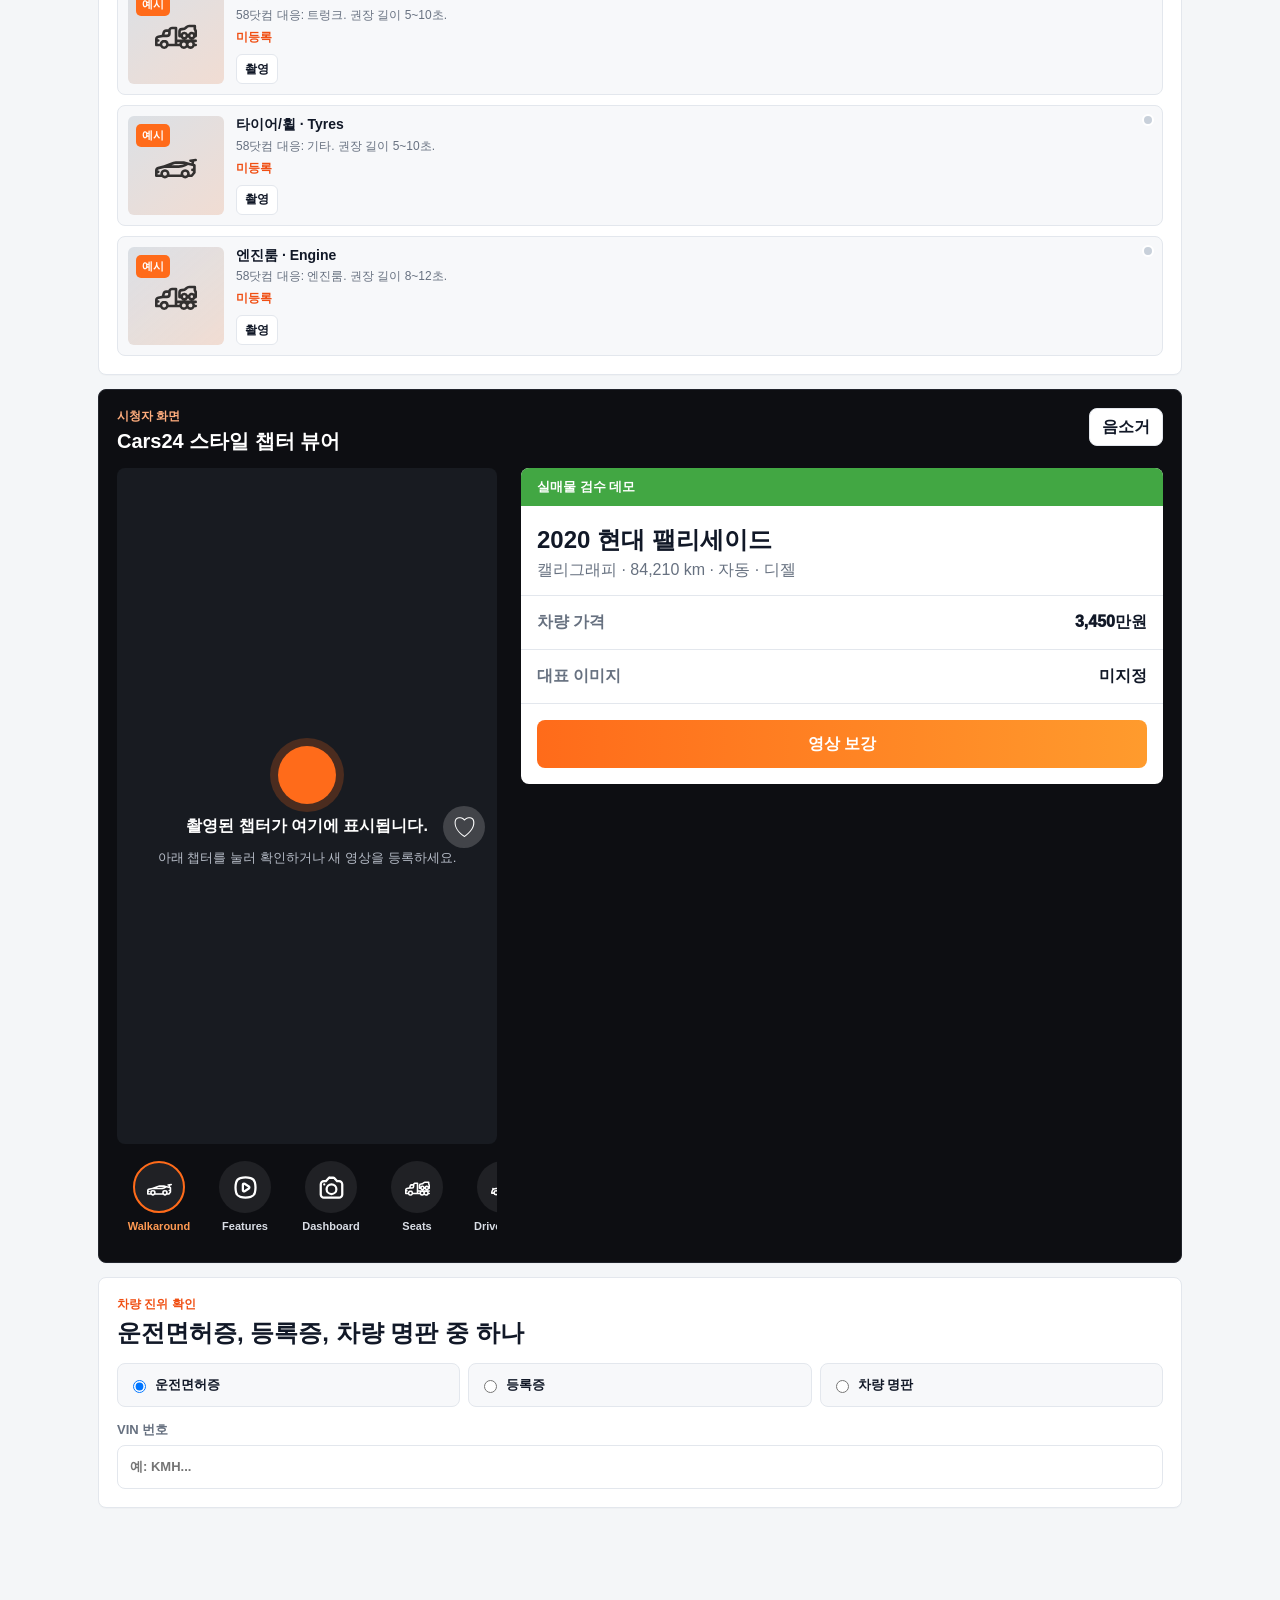
==== commit ef28bcbe: "Remove visible photo angle checklist" ====
--- a/index.html
+++ b/index.html
@@ -94,13 +94,13 @@
           </div>
         </section>
 
-        <section class="form-section" aria-labelledby="photoTemplateTitle">
-          <div class="section-title-row">
-            <div>
-              <p class="eyebrow">58닷컴식 사진 템플릿</p>
-              <h2 id="photoTemplateTitle">필수 각도 체크리스트</h2>
-            </div>
-            <span class="counter-pill" id="requiredPhotoCounter">0/13 완료</span>
+        <section class="form-section media-management" id="photoManagement" aria-labelledby="photoTemplateTitle" hidden>
+          <div class="section-title-row">
+            <div>
+              <p class="eyebrow">등록 관리</p>
+              <h2 id="photoTemplateTitle">등록된 사진</h2>
+            </div>
+            <span class="counter-pill" id="requiredPhotoCounter">0/30</span>
           </div>
           <div class="slot-grid" id="photoSlots"></div>
         </section>
--- a/styles.css
+++ b/styles.css
@@ -1054,6 +1054,11 @@
   scrollbar-width: none;
 }
 
+.capture-screen.video-mode .section-carousel {
+  grid-auto-columns: 82px;
+  align-items: end;
+}
+
 .capture-card {
   position: relative;
   display: grid;
@@ -1077,6 +1082,79 @@
   border-color: #fff;
 }
 
+.capture-card .guide-arrow {
+  display: none;
+}
+
+.capture-card-label {
+  position: relative;
+  z-index: 1;
+}
+
+.capture-card.video-guide {
+  min-height: 48px;
+  background: #7a7d81;
+  color: rgba(255, 255, 255, 0.62);
+}
+
+.capture-card.video-guide .sample-label,
+.capture-card.video-guide .guide-arrow {
+  display: none;
+}
+
+.capture-card.video-guide.is-active {
+  min-height: 70px;
+  align-content: end;
+  padding: 7px 5px 6px;
+  background:
+    linear-gradient(180deg, rgba(0, 0, 0, 0) 35%, rgba(0, 0, 0, 0.76) 100%),
+    var(--guide-thumb) center / cover no-repeat,
+    #4e5661;
+  color: #fff;
+}
+
+.capture-card.video-guide.is-active .sample-label {
+  top: 6px;
+  left: 6px;
+  display: block;
+  padding: 3px 5px;
+  border-radius: 3px;
+  font-size: 10px;
+}
+
+.capture-card.video-guide.is-active .guide-arrow {
+  position: absolute;
+  right: 14px;
+  bottom: 22px;
+  left: 14px;
+  display: block;
+  height: 6px;
+  background: #f6aa25;
+  border-radius: 999px;
+  transform: skewX(-16deg);
+}
+
+.capture-card.video-guide.is-active .guide-arrow::before,
+.capture-card.video-guide.is-active .guide-arrow::after {
+  content: "";
+  position: absolute;
+  top: 50%;
+  width: 18px;
+  height: 18px;
+  border-top: 8px solid #f6aa25;
+  border-right: 8px solid #f6aa25;
+}
+
+.capture-card.video-guide.is-active .guide-arrow::before {
+  left: -2px;
+  transform: translateY(-50%) rotate(-135deg);
+}
+
+.capture-card.video-guide.is-active .guide-arrow::after {
+  right: -2px;
+  transform: translateY(-50%) rotate(45deg);
+}
+
 .capture-card.is-complete::after {
   content: "";
   position: absolute;
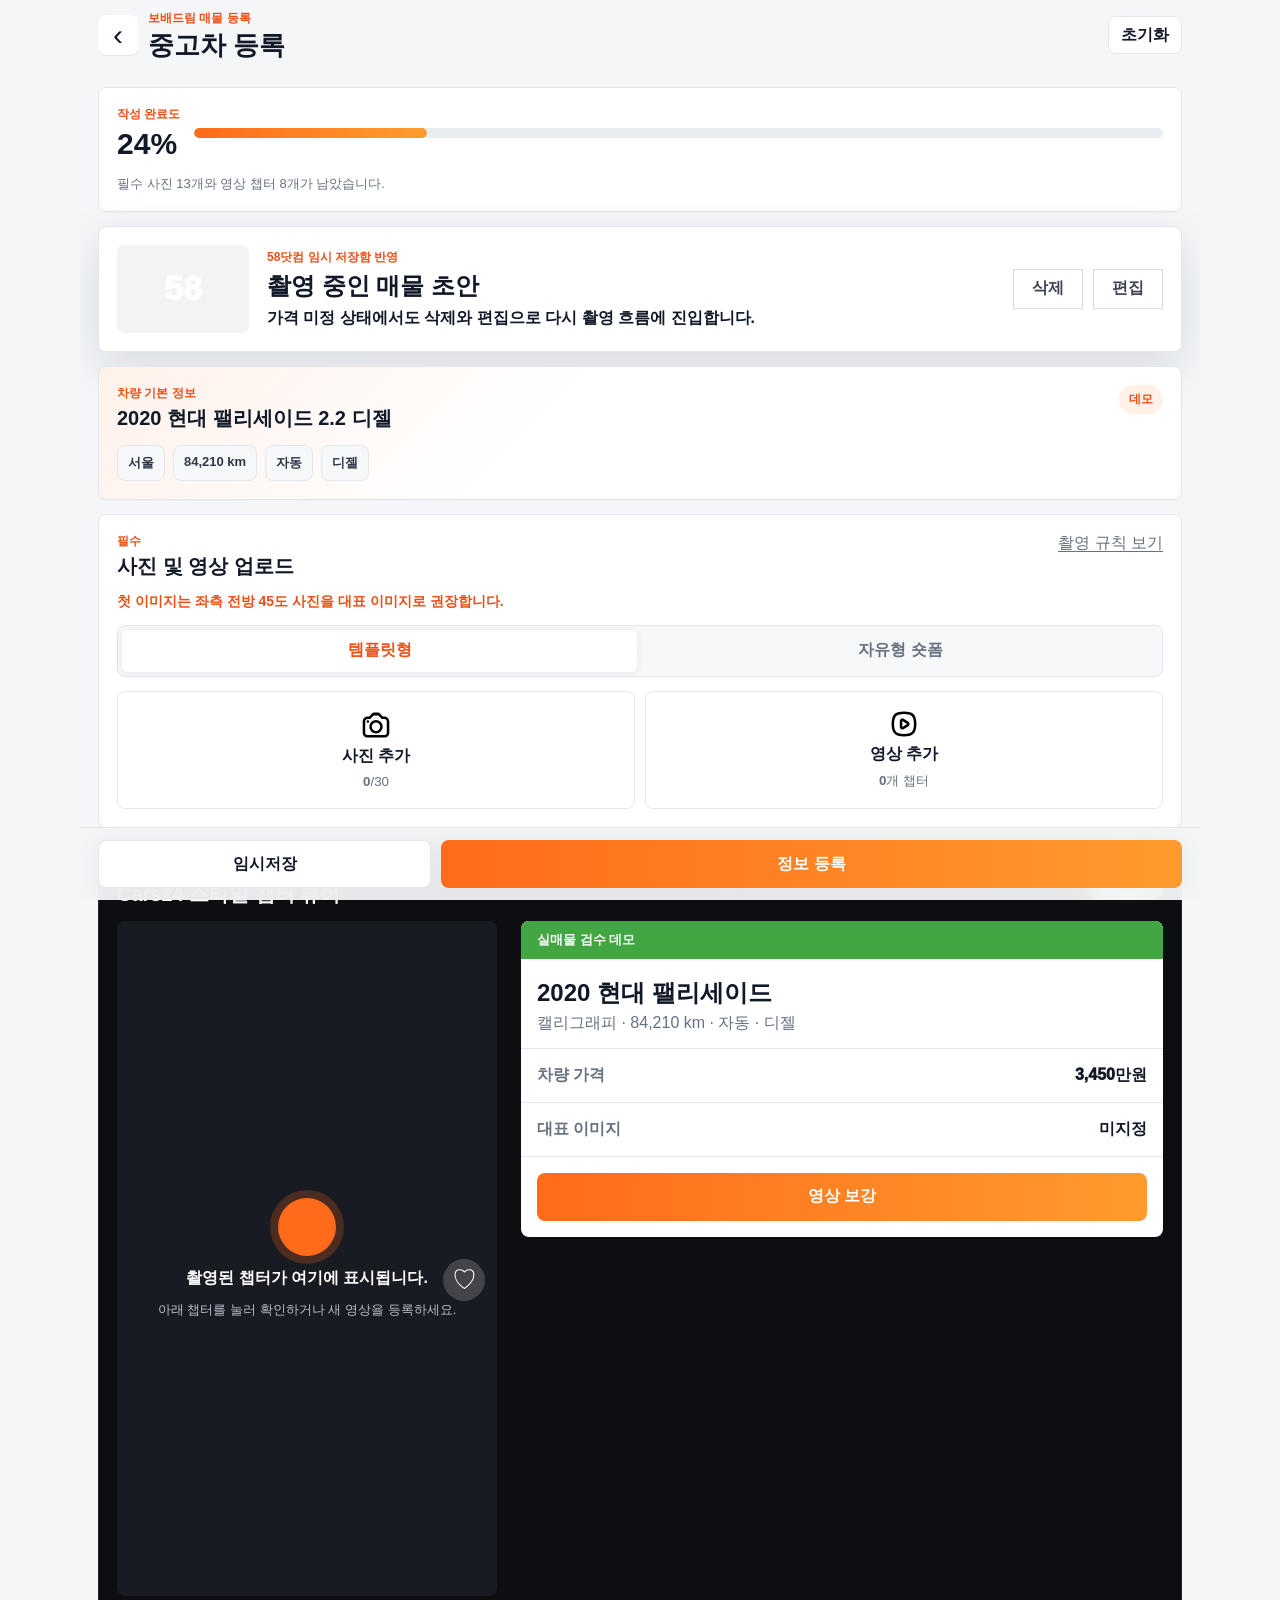
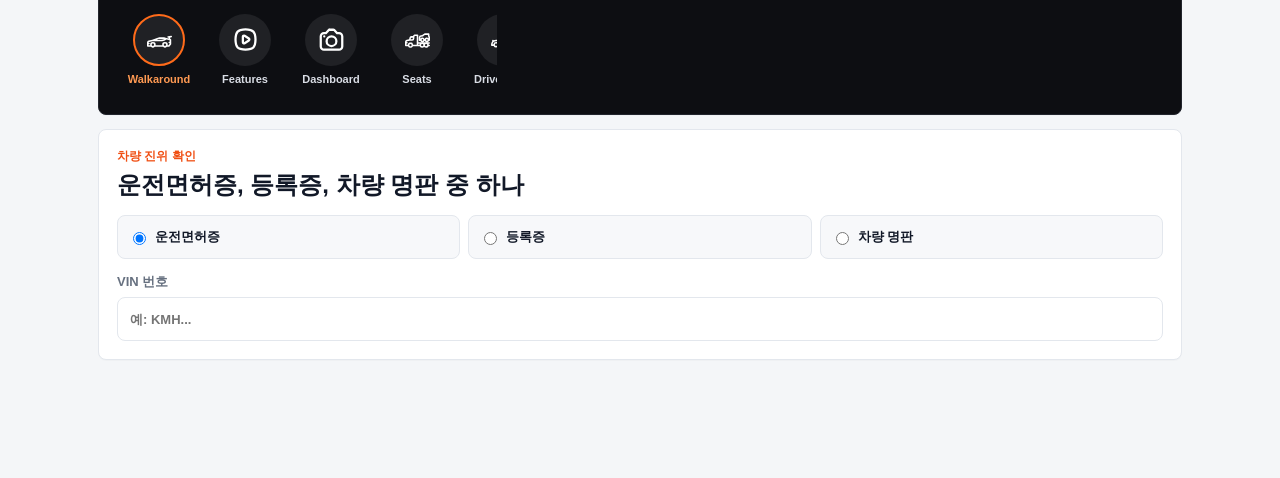
==== commit c98880e4: "Hide video section checklist until upload" ====
--- a/index.html
+++ b/index.html
@@ -105,13 +105,13 @@
           <div class="slot-grid" id="photoSlots"></div>
         </section>
 
-        <section class="form-section" aria-labelledby="videoTemplateTitle">
-          <div class="section-title-row">
-            <div>
-              <p class="eyebrow">Cars24식 영상 챕터</p>
-              <h2 id="videoTemplateTitle">섹션별 촬영 상태</h2>
-            </div>
-            <span class="counter-pill" id="videoChapterCounter">0/8 완료</span>
+        <section class="form-section media-management" id="videoManagement" aria-labelledby="videoTemplateTitle" hidden>
+          <div class="section-title-row">
+            <div>
+              <p class="eyebrow">등록 관리</p>
+              <h2 id="videoTemplateTitle">등록된 영상</h2>
+            </div>
+            <span class="counter-pill" id="videoChapterCounter">0개</span>
           </div>
           <div class="chapter-list" id="videoChapters"></div>
         </section>
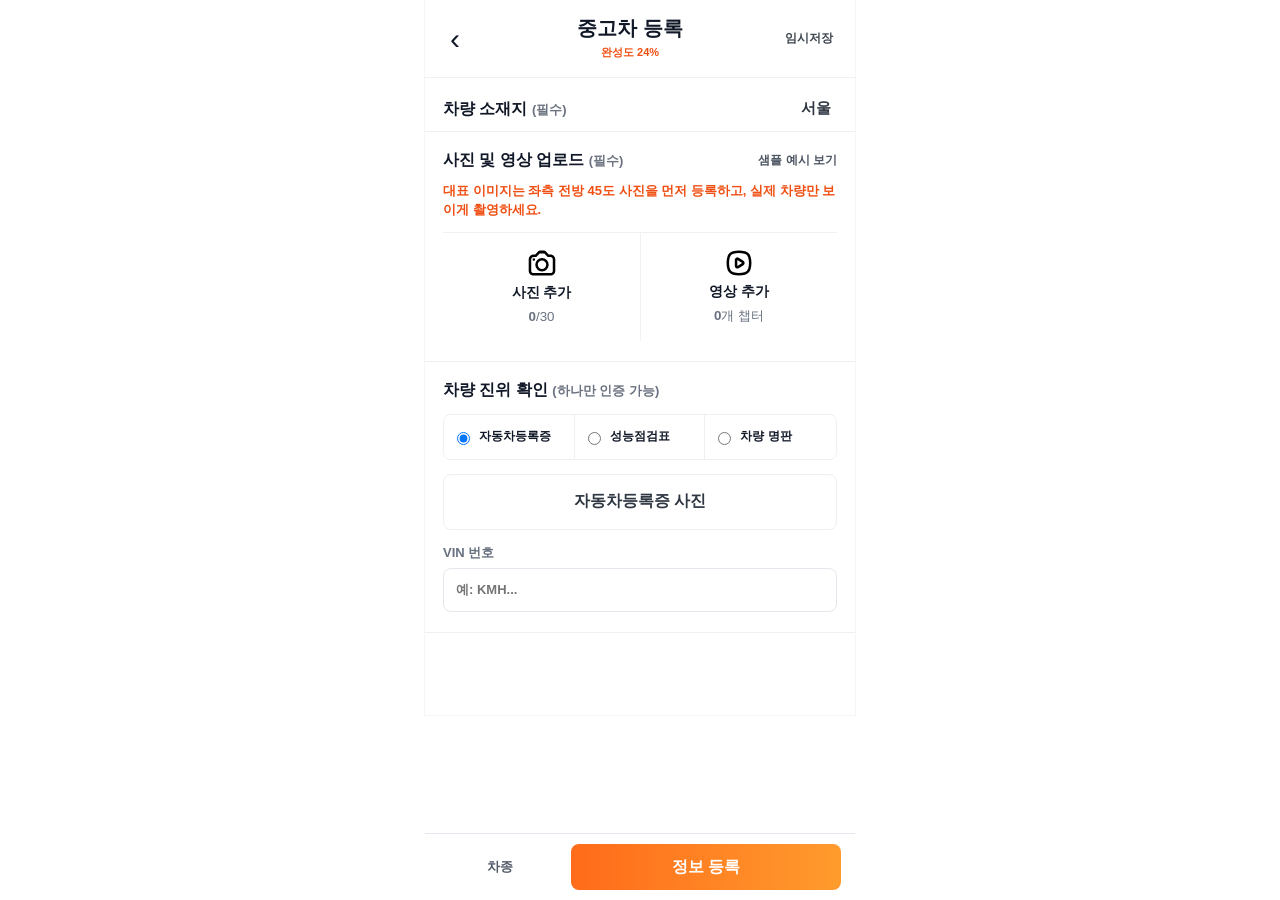
==== commit ac8ac16b: "Match 58.com registration flow" ====
--- a/index.html
+++ b/index.html
@@ -13,72 +13,35 @@
   </head>
   <body>
     <div class="app-shell">
-      <header class="topbar">
+      <header class="topbar original-topbar">
         <button class="icon-button" type="button" aria-label="뒤로가기">
           <span aria-hidden="true">‹</span>
         </button>
-        <div>
-          <p class="eyebrow">보배드림 매물 등록</p>
+        <div class="title-stack">
           <h1>중고차 등록</h1>
-        </div>
-        <button class="ghost-button" type="button" id="resetDemo">초기화</button>
+          <p class="title-progress">완성도 <span id="completionRate">24</span>%</p>
+        </div>
+        <button class="draft-link" type="button" id="draftShortcut" aria-label="임시저장함">임시저장</button>
+        <button type="button" id="resetDemo" hidden>초기화</button>
       </header>
 
       <main>
-        <section class="progress-band" aria-labelledby="progressTitle">
-          <div>
-            <p class="eyebrow">작성 완료도</p>
-            <h2 id="progressTitle"><span id="completionRate">24</span>%</h2>
-          </div>
-          <div class="progress-track" aria-hidden="true">
-            <span id="progressFill"></span>
-          </div>
-          <p class="hint" id="missingSummary">필수 사진 13개와 영상 챕터 8개가 남았습니다.</p>
-        </section>
-
-        <section class="draft-strip" aria-labelledby="draftTitle">
-          <div class="draft-thumb">58</div>
-          <div>
-            <p class="eyebrow">58닷컴 임시 저장함 반영</p>
-            <h2 id="draftTitle">촬영 중인 매물 초안</h2>
-            <p>가격 미정 상태에서도 삭제와 편집으로 다시 촬영 흐름에 진입합니다.</p>
-          </div>
-          <div class="draft-actions">
-            <button class="outline-button" type="button" id="draftDelete">삭제</button>
-            <button class="outline-button" type="button" data-open-capture="photo">편집</button>
-          </div>
-        </section>
-
-        <section class="form-section vehicle-card" aria-labelledby="vehicleTitle">
-          <div class="section-title-row">
-            <div>
-              <p class="eyebrow">차량 기본 정보</p>
-              <h2 id="vehicleTitle">2020 현대 팰리세이드 2.2 디젤</h2>
-            </div>
-            <span class="required-badge">데모</span>
-          </div>
-          <div class="quick-specs">
-            <span>서울</span>
-            <span>84,210 km</span>
-            <span>자동</span>
-            <span>디젤</span>
+        <span id="progressFill" hidden></span>
+        <span id="missingSummary" hidden></span>
+
+        <section class="form-section original-field" aria-labelledby="cityTitle">
+          <div class="section-title-row">
+            <h2 id="cityTitle">차량 소재지 <small>(필수)</small></h2>
+            <button class="field-value" type="button">서울</button>
           </div>
         </section>
 
         <section class="form-section upload-entry" aria-labelledby="uploadTitle">
           <div class="section-title-row">
-            <div>
-              <p class="eyebrow">필수</p>
-              <h2 id="uploadTitle">사진 및 영상 업로드</h2>
-            </div>
-            <button class="text-link" type="button" id="openRules">촬영 규칙 보기</button>
-          </div>
-          <p class="guide-copy">첫 이미지는 좌측 전방 45도 사진을 대표 이미지로 권장합니다.</p>
-
-          <div class="mode-switch" role="tablist" aria-label="촬영 모드">
-            <button class="mode-button is-active" type="button" data-mode="template">템플릿형</button>
-            <button class="mode-button" type="button" data-mode="freeform">자유형 숏폼</button>
-          </div>
+            <h2 id="uploadTitle">사진 및 영상 업로드 <small>(필수)</small></h2>
+            <button class="text-link" type="button" id="openRules">샘플 예시 보기</button>
+          </div>
+          <p class="guide-copy">대표 이미지는 좌측 전방 45도 사진을 먼저 등록하고, 실제 차량만 보이게 촬영하세요.</p>
 
           <div class="entry-actions">
             <button class="entry-card" type="button" data-open-capture="photo">
@@ -116,7 +79,7 @@
           <div class="chapter-list" id="videoChapters"></div>
         </section>
 
-        <section class="viewer-section" aria-labelledby="viewerTitle">
+        <section class="viewer-section" id="viewerSection" aria-labelledby="viewerTitle" hidden>
           <div class="section-title-row viewer-heading">
             <div>
               <p class="eyebrow">시청자 화면</p>
@@ -159,15 +122,13 @@
         </section>
 
         <section class="form-section verification-card" aria-labelledby="verifyTitle">
-          <div>
-            <p class="eyebrow">차량 진위 확인</p>
-            <h2 id="verifyTitle">운전면허증, 등록증, 차량 명판 중 하나</h2>
-          </div>
+          <h2 id="verifyTitle">차량 진위 확인 <small>(하나만 인증 가능)</small></h2>
           <div class="radio-row" aria-label="진위 확인 방식">
-            <label><input type="radio" name="verify" checked /> 운전면허증</label>
-            <label><input type="radio" name="verify" /> 등록증</label>
+            <label><input type="radio" name="verify" checked /> 자동차등록증</label>
+            <label><input type="radio" name="verify" /> 성능점검표</label>
             <label><input type="radio" name="verify" /> 차량 명판</label>
           </div>
+          <button class="document-upload" type="button" data-open-capture="photo">자동차등록증 사진</button>
           <label class="vin-field">
             <span>VIN 번호</span>
             <input type="text" placeholder="예: KMH..." />
@@ -176,7 +137,7 @@
       </main>
 
       <footer class="sticky-actions">
-        <button class="secondary-button" type="button" id="saveDraft">임시저장</button>
+        <button class="secondary-button model-button" type="button" id="saveDraft">차종</button>
         <button class="primary-button" type="button" id="submitDemo">정보 등록</button>
       </footer>
     </div>
@@ -215,7 +176,7 @@
           <div class="capture-tabs">
             <button class="capture-tab is-active" type="button" id="cameraTab">촬영</button>
             <button class="capture-tab" type="button" id="albumTab">앨범</button>
-            <button class="capture-tab" type="button" id="liveCamera">미리보기</button>
+            <button class="capture-tab" type="button" id="liveCamera" hidden>미리보기</button>
           </div>
         </div>
       </div>
--- a/styles.css
+++ b/styles.css
@@ -1,6 +1,6 @@
 :root {
   color-scheme: light;
-  --bg: #f4f6f8;
+  --bg: #ffffff;
   --surface: #ffffff;
   --ink: #111827;
   --muted: #677180;
@@ -54,10 +54,12 @@
 
 .app-shell {
   width: 100%;
-  max-width: 1120px;
+  max-width: 430px;
   margin: 0 auto;
-  padding: 0 18px calc(104px + env(safe-area-inset-bottom));
+  padding: 0 0 calc(82px + env(safe-area-inset-bottom));
   overflow-x: hidden;
+  background: #fff;
+  box-shadow: 0 0 0 1px rgba(15, 23, 42, 0.04);
 }
 
 .topbar {
@@ -65,12 +67,14 @@
   top: 0;
   z-index: 10;
   display: grid;
-  grid-template-columns: 40px 1fr auto;
-  gap: 10px;
+  grid-template-columns: 52px 1fr 72px;
+  gap: 0;
   align-items: center;
-  padding: calc(10px + env(safe-area-inset-top)) 0 12px;
-  background: rgba(244, 246, 248, 0.92);
-  backdrop-filter: blur(14px);
+  min-height: 78px;
+  padding: calc(8px + env(safe-area-inset-top)) 10px 8px;
+  background: rgba(255, 255, 255, 0.96);
+  border-bottom: 1px solid #eef0f3;
+  backdrop-filter: blur(12px);
 }
 
 .topbar h1,
@@ -82,8 +86,32 @@
 }
 
 .topbar h1 {
-  font-size: clamp(20px, 4vw, 26px);
+  font-size: 20px;
   line-height: 1.15;
+  text-align: center;
+}
+
+.title-stack {
+  display: grid;
+  justify-items: center;
+  gap: 5px;
+}
+
+.title-progress {
+  margin: 0;
+  color: var(--brand-strong);
+  font-size: 11px;
+  font-weight: 850;
+}
+
+.draft-link {
+  min-height: 38px;
+  padding: 0 2px;
+  background: transparent;
+  border: 0;
+  color: #3e4650;
+  font-size: 12px;
+  font-weight: 850;
 }
 
 .eyebrow {
@@ -109,9 +137,9 @@
 .icon-button {
   width: 40px;
   height: 40px;
-  background: var(--surface);
+  background: transparent;
   color: var(--ink);
-  box-shadow: 0 1px 0 var(--line);
+  box-shadow: none;
   font-size: 30px;
   line-height: 1;
 }
@@ -128,19 +156,26 @@
 .text-link {
   padding: 0;
   background: transparent;
-  color: var(--muted);
-  text-decoration: underline;
-  text-underline-offset: 3px;
+  color: #4c5562;
+  text-decoration: none;
+  font-size: 12px;
+  font-weight: 850;
+}
+
+main {
+  display: grid;
+  gap: 0;
 }
 
 .progress-band,
 .form-section,
 .viewer-section {
-  margin: 14px 0;
+  margin: 0;
   background: var(--surface);
-  border: 1px solid var(--line);
-  border-radius: var(--radius);
-  box-shadow: 0 1px 0 rgba(15, 23, 42, 0.02);
+  border: 0;
+  border-bottom: 1px solid #eef0f3;
+  border-radius: 0;
+  box-shadow: none;
 }
 
 .progress-band {
@@ -228,20 +263,43 @@
 
 .form-section,
 .viewer-section {
-  padding: 18px;
+  padding: 18px 18px 20px;
 }
 
 .section-title-row {
   display: flex;
   gap: 14px;
-  align-items: flex-start;
+  align-items: center;
   justify-content: space-between;
-  margin-bottom: 14px;
+  margin-bottom: 12px;
 }
 
 .section-title-row h2 {
-  font-size: 20px;
+  font-size: 16px;
   line-height: 1.25;
+}
+
+.form-section h2 small {
+  color: #6b7280;
+  font-size: 13px;
+  font-weight: 700;
+}
+
+.original-field {
+  padding-top: 20px;
+  padding-bottom: 12px;
+}
+
+.original-field .section-title-row {
+  margin-bottom: 0;
+}
+
+.field-value {
+  border: 0;
+  background: transparent;
+  color: #2f3742;
+  font-size: 15px;
+  font-weight: 850;
 }
 
 .required-badge,
@@ -279,10 +337,11 @@
 }
 
 .guide-copy {
-  margin: 0 0 14px;
+  margin: 0 0 12px;
   color: var(--brand-strong);
-  font-size: 14px;
+  font-size: 13px;
   font-weight: 800;
+  line-height: 1.45;
 }
 
 .mode-switch {
@@ -313,20 +372,25 @@
 .entry-actions {
   display: grid;
   grid-template-columns: 1fr 1fr;
-  gap: 10px;
-  margin-top: 14px;
+  gap: 0;
+  margin-top: 0;
+  border-top: 1px solid #f0f1f3;
 }
 
 .entry-card {
   display: grid;
-  min-height: 118px;
+  min-height: 108px;
   place-items: center;
   gap: 6px;
-  padding: 18px 10px;
+  padding: 16px 10px;
   background: #fff;
-  border: 1px solid var(--line);
-  border-radius: var(--radius);
+  border: 0;
+  border-radius: 0;
   color: var(--ink);
+}
+
+.entry-card + .entry-card {
+  border-left: 1px solid #f0f1f3;
 }
 
 .entry-card img {
@@ -336,6 +400,7 @@
 
 .entry-card span {
   font-weight: 900;
+  font-size: 14px;
 }
 
 .entry-card small {
@@ -499,6 +564,7 @@
   background: var(--dark);
   color: #fff;
   border-color: #22252d;
+  border-radius: 0;
 }
 
 .viewer-section .eyebrow {
@@ -507,8 +573,8 @@
 
 .viewer-layout {
   display: grid;
-  grid-template-columns: minmax(260px, 380px) 1fr;
-  gap: 24px;
+  grid-template-columns: 1fr;
+  gap: 16px;
   align-items: start;
 }
 
@@ -631,6 +697,7 @@
 }
 
 .price-card {
+  display: none;
   overflow: hidden;
   background: #fff;
   border-radius: var(--radius);
@@ -689,22 +756,44 @@
   gap: 14px;
 }
 
+.verification-card > h2 {
+  font-size: 16px;
+  line-height: 1.25;
+}
+
 .radio-row {
   display: grid;
-  grid-template-columns: repeat(3, 1fr);
-  gap: 8px;
+  grid-template-columns: repeat(3, minmax(0, 1fr));
+  gap: 0;
+  border: 1px solid #edf0f3;
+  border-radius: var(--radius);
+  overflow: hidden;
 }
 
 .radio-row label {
   display: flex;
   align-items: center;
   gap: 6px;
-  padding: 12px 10px;
-  background: var(--soft);
-  border: 1px solid var(--line);
+  min-height: 44px;
+  padding: 8px 8px;
+  background: #fff;
+  border: 0;
+  border-right: 1px solid #edf0f3;
+  font-size: 12px;
+  font-weight: 800;
+}
+
+.radio-row label:last-child {
+  border-right: 0;
+}
+
+.document-upload {
+  min-height: 56px;
+  border: 1px solid #edf0f3;
   border-radius: var(--radius);
-  font-size: 13px;
-  font-weight: 800;
+  background: #fff;
+  color: #2f3742;
+  font-weight: 900;
 }
 
 .vin-field {
@@ -732,10 +821,10 @@
   grid-template-columns: minmax(104px, 0.45fr) 1fr;
   gap: 10px;
   width: 100%;
-  max-width: 1120px;
+  max-width: 430px;
   margin: 0 auto;
-  padding: 12px 18px calc(12px + env(safe-area-inset-bottom));
-  background: rgba(244, 246, 248, 0.94);
+  padding: 10px 14px calc(10px + env(safe-area-inset-bottom));
+  background: rgba(255, 255, 255, 0.96);
   border-top: 1px solid var(--line);
   backdrop-filter: blur(16px);
   transform: translateX(-50%);
@@ -743,7 +832,7 @@
 
 .primary-button,
 .secondary-button {
-  min-height: 48px;
+  min-height: 46px;
   padding: 0 18px;
   font-weight: 950;
 }
@@ -754,9 +843,14 @@
 }
 
 .secondary-button {
-  background: var(--surface);
-  color: var(--ink);
-  border: 1px solid var(--line);
+  background: transparent;
+  color: #505966;
+  border: 0;
+}
+
+.model-button {
+  padding-inline: 8px;
+  font-size: 13px;
 }
 
 .capture-overlay {
@@ -880,6 +974,33 @@
 
 .capture-screen.album-mode .album-panel {
   display: grid;
+}
+
+.capture-screen.album-mode {
+  display: block;
+}
+
+.capture-screen.album-mode .camera-stage {
+  position: absolute;
+  top: calc(58px + env(safe-area-inset-top));
+  right: 0;
+  bottom: calc(54px + env(safe-area-inset-bottom));
+  left: 0;
+  height: auto;
+}
+
+.capture-screen.album-mode .album-panel {
+  position: absolute;
+  inset: 0;
+}
+
+.capture-screen.album-mode .capture-bottom {
+  position: absolute;
+  right: 0;
+  bottom: 0;
+  left: 0;
+  z-index: 3;
+  padding: 6px 0 calc(10px + env(safe-area-inset-bottom));
 }
 
 .album-banner {
@@ -1341,7 +1462,7 @@
   }
 
   .radio-row {
-    grid-template-columns: 1fr;
+    grid-template-columns: repeat(3, minmax(0, 1fr));
   }
 }
 
